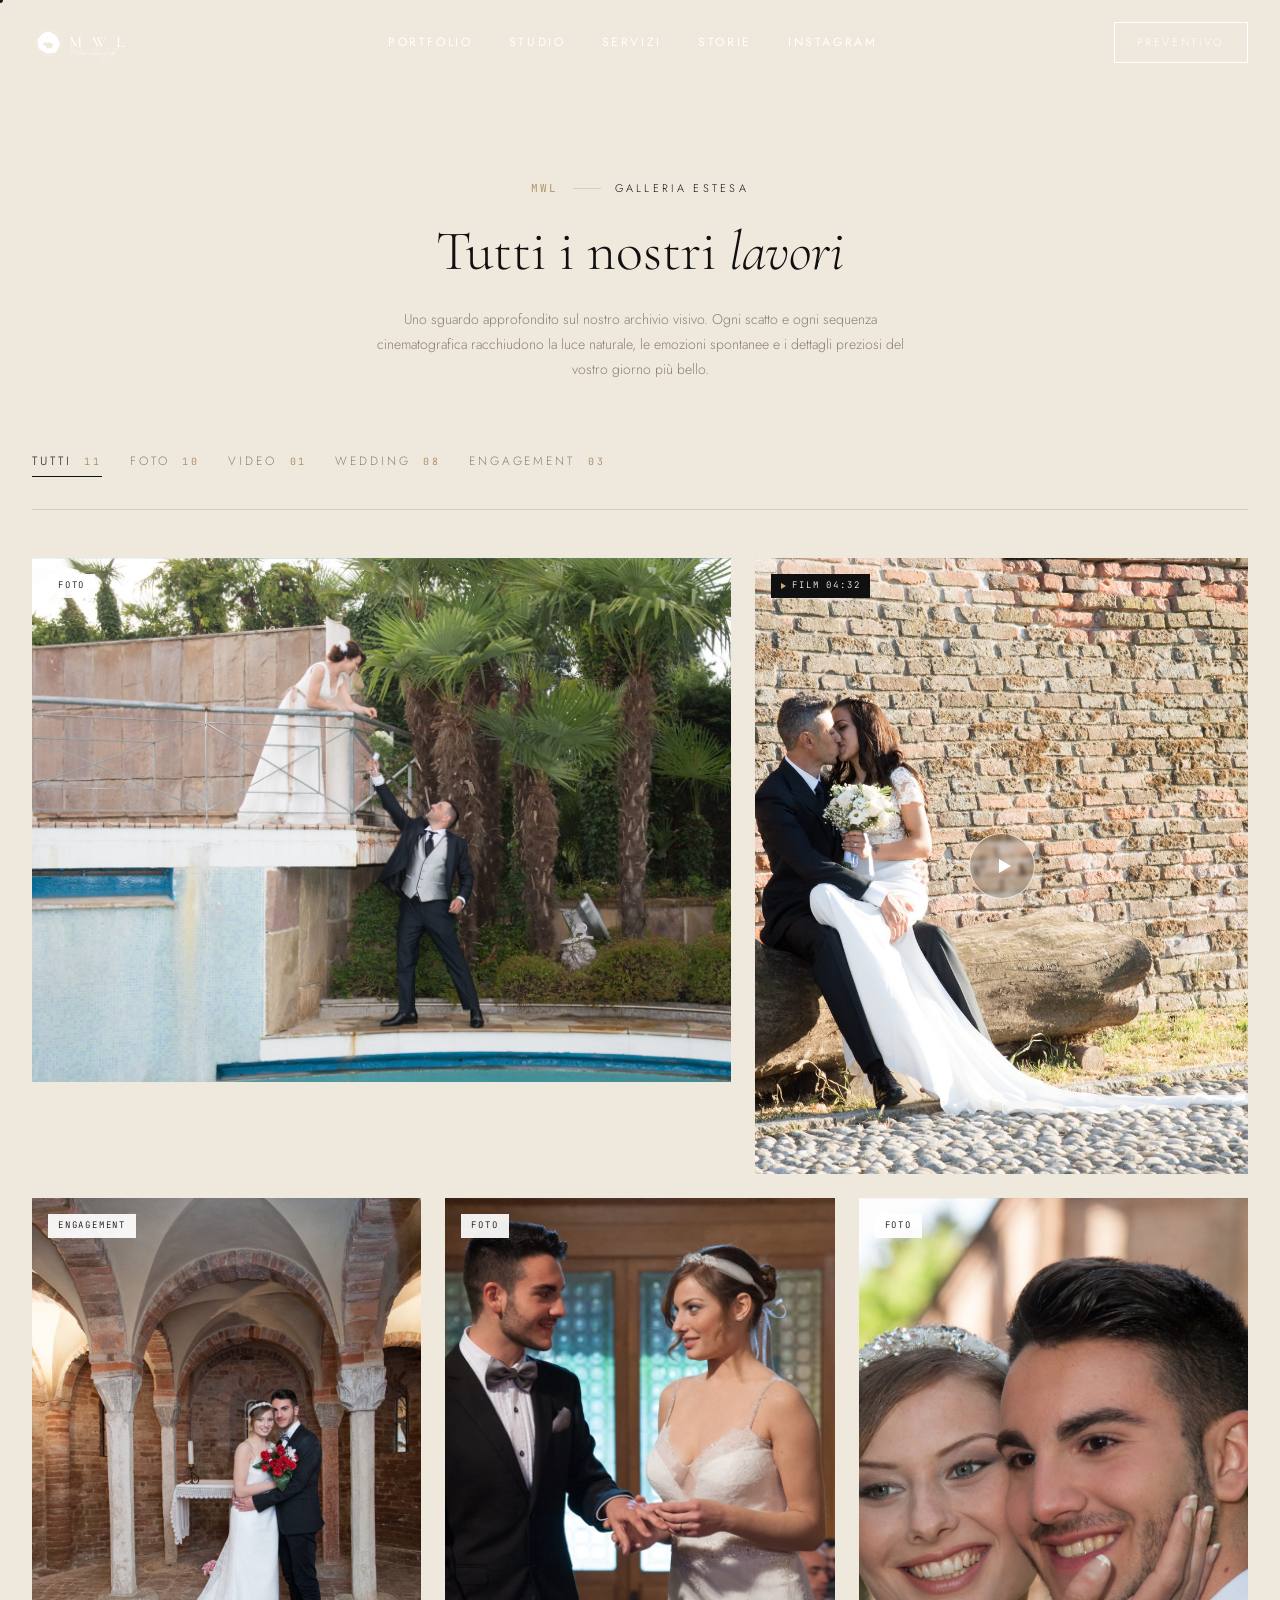
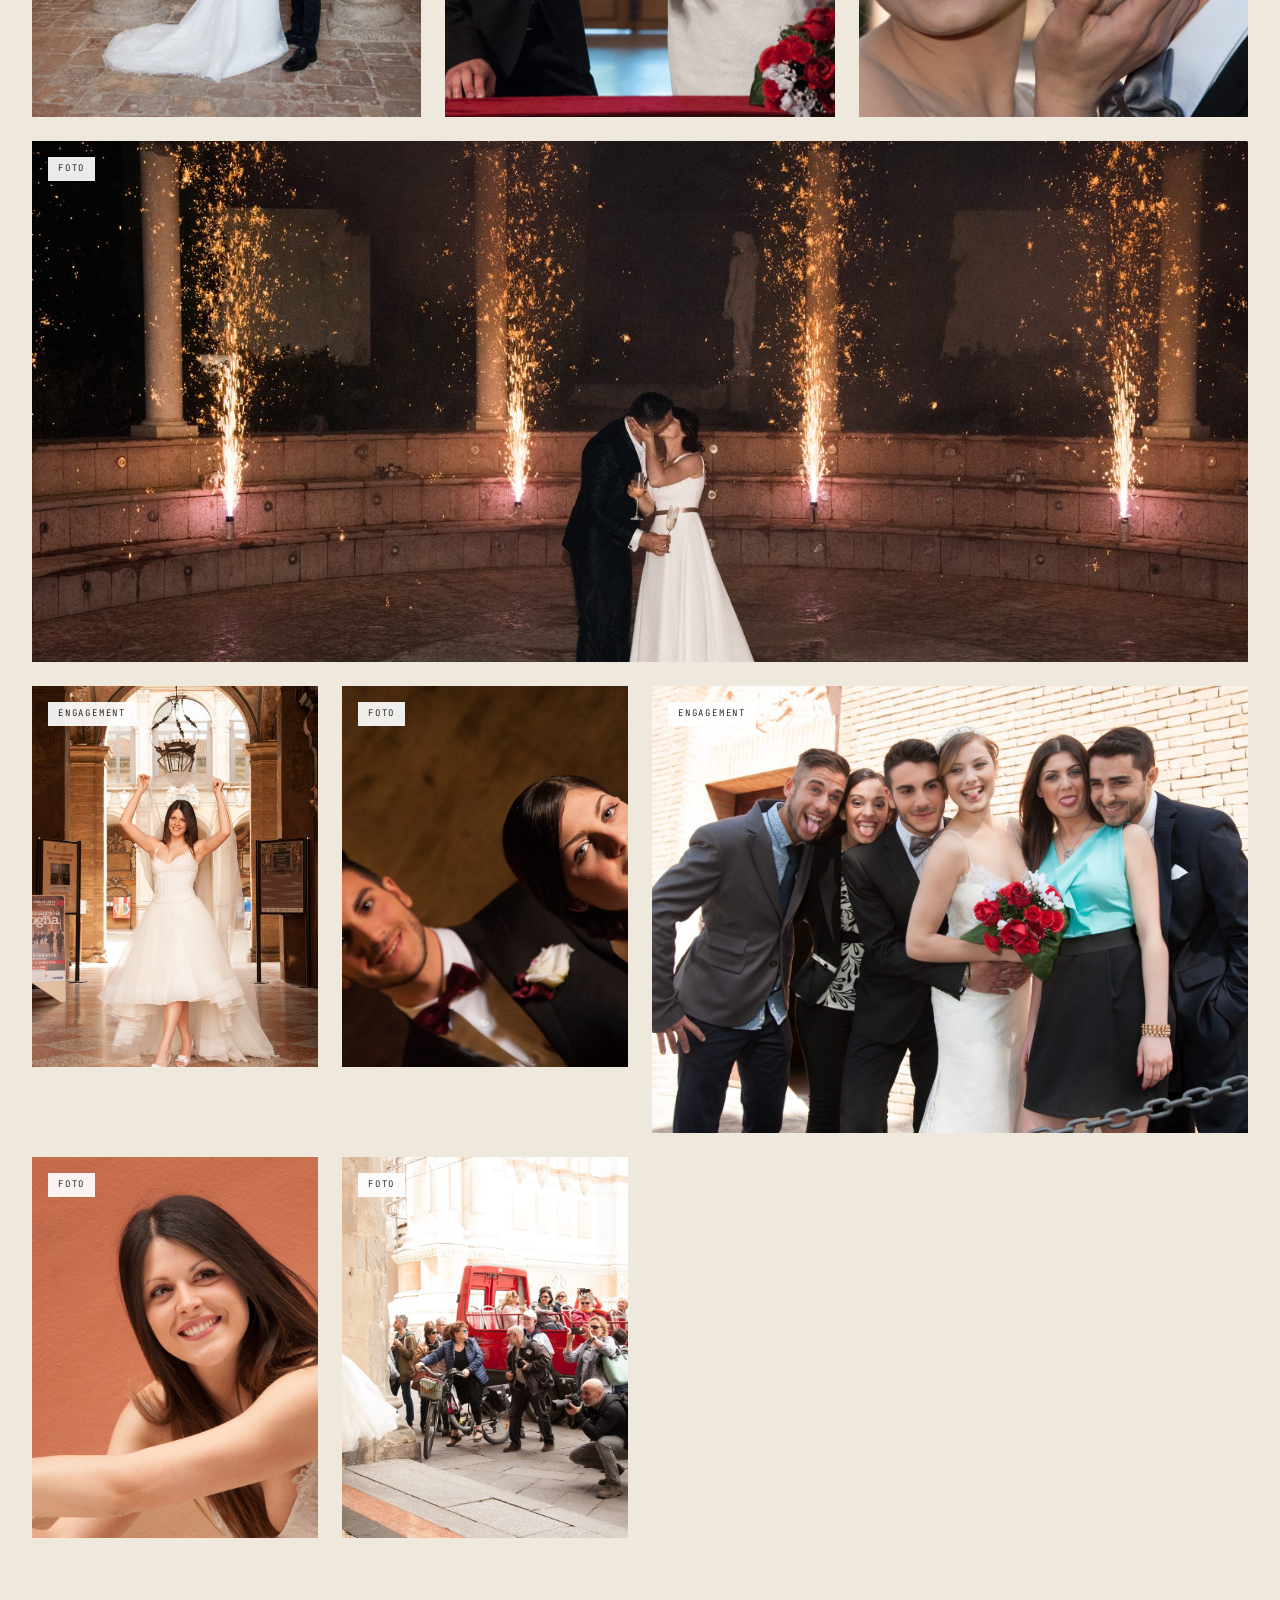
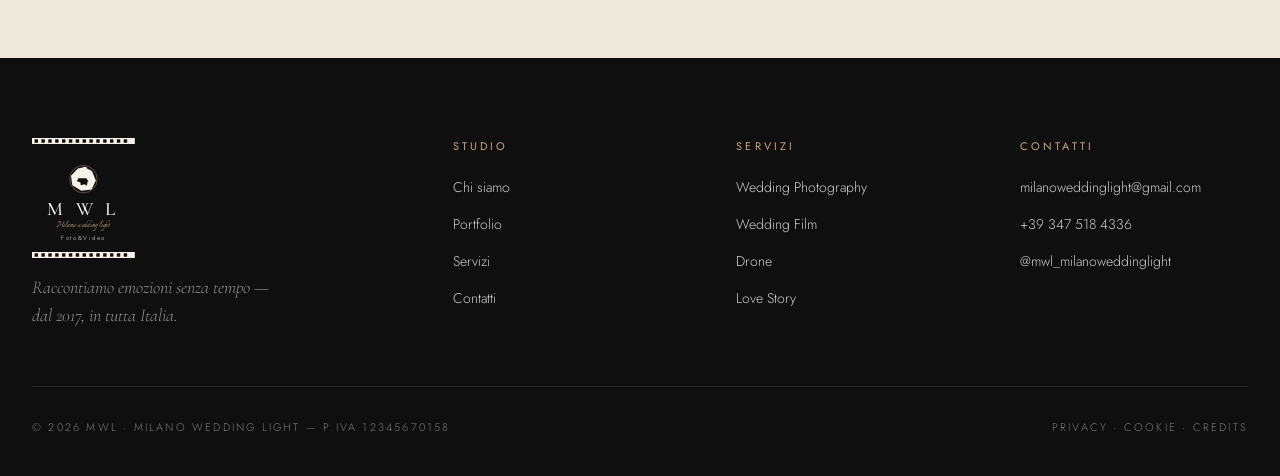
==== portfolio.html @ 7d37b041 "Create standalone portfolio page (portfolio.html), remove map and style social SVG icons, remove vie" ====
<!DOCTYPE html>
<html lang="it">
<head>
<meta charset="utf-8"/>
<meta name="viewport" content="width=device-width, initial-scale=1.0"/>
<title>Portfolio — MWL Milano Wedding Light</title>
<meta name="description" content="Sfoglia la galleria estesa dei lavori realizzati da MWL. Fotografie e film matrimoniali spontanei, raffinati e senza tempo."/>
<link rel="preconnect" href="https://fonts.googleapis.com"/>
<link rel="preconnect" href="https://fonts.gstatic.com" crossorigin/>
<link href="https://fonts.googleapis.com/css2?family=Cormorant+Garamond:ital,wght@0,300;0,400;0,500;1,300;1,400&family=Italianno&family=Jost:wght@300;400;500;600&family=JetBrains+Mono:wght@300;400&display=swap" rel="stylesheet"/>
<link rel="stylesheet" href="styles.css"/>
</head>
<body>

<!-- Custom cursor -->
<div class="cursor-ring" id="cursorRing"></div>
<div class="cursor-dot" id="cursorDot"></div>
<div class="cursor-label" id="cursorLabel">Vedi</div>

<!-- Nav -->
<nav class="nav solid" id="nav">
  <div class="container nav-inner">
    <a href="index.html#top" class="nav-logo" aria-label="MWL">
      <svg viewBox="0 0 200 60" fill="none" aria-hidden="true">
        <g transform="translate(28 30)">
          <circle r="22" fill="none" stroke="currentColor" stroke-width="0.8" opacity="0.5"></circle>
          <g fill="currentColor">
            <path d="M0 -19 L13 -12 L10 -3 L-1 -4 Z"></path>
            <path d="M13 -12 L19 2 L11 7 L4 -1 Z"></path>
            <path d="M19 2 L12 16 L4 12 L7 3 Z"></path>
            <path d="M12 16 L-3 18 L-6 10 L2 8 Z"></path>
            <path d="M-3 18 L-17 9 L-12 2 L-4 6 Z"></path>
            <path d="M-17 9 L-19 -6 L-11 -8 L-8 0 Z"></path>
            <path d="M-19 -6 L-9 -17 L-3 -12 L-8 -4 Z"></path>
            <path d="M-9 -17 L4 -19 L6 -11 L-1 -9 Z"></path>
          </g>
          <g fill="currentColor" transform="translate(0 -3)">
            <path d="M-12 2 L-12 -4 L-10 -4 L-10 -8 L-8 -8 L-8 -4 L-6 -4 L-6 -9 L-4 -12 L-2 -9 L-2 -5 L0 -5 L0 -11 L2 -14 L4 -11 L4 -5 L6 -5 L6 -3 L9 -3 L9 2 Z"></path>
          </g>
        </g>
        <text x="62" y="36" font-family="'Cormorant Garamond', serif" font-weight="500" font-size="26" letter-spacing="5" fill="currentColor">M W L</text>
        <text x="62" y="50" font-family="'Italianno', cursive" font-size="13" fill="currentColor" opacity="0.7">Milano wedding light</text>
      </svg>
    </a>
    <div class="nav-links">
      <a href="index.html#portfolio">Portfolio</a>
      <a href="index.html#about">Studio</a>
      <a href="index.html#services">Servizi</a>
      <a href="index.html#testimonials">Storie</a>
      <a href="index.html#instagram">Instagram</a>
    </div>
    <a class="nav-cta" href="index.html#contact"><span>Preventivo</span></a>
    <button class="nav-burger" aria-label="Menu"><span></span><span></span><span></span></button>
  </div>
</nav>

<!-- Page Header -->
<header class="page-header section-pad" style="background: var(--paper); color: var(--ink); text-align: center; padding-top: 180px; padding-bottom: 64px;">
  <div class="container">
    <div class="numbered" style="justify-content: center; margin-bottom: 24px;">
      <span class="num" style="color: var(--champagne-deep)">MWL</span>
      <span class="dash" style="background: var(--line);"></span>
      <span class="label">Galleria Estesa</span>
    </div>
    <h1 style="font-family: 'Cormorant Garamond', serif; font-size: 56px; font-weight: 300; line-height: 1.1; margin-bottom: 24px;">
      Tutti i nostri <em>lavori</em>
    </h1>
    <p style="font-family: 'Jost', sans-serif; font-size: 14px; color: var(--stone); max-width: 540px; margin: 0 auto; line-height: 1.8;">
      Uno sguardo approfondito sul nostro archivio visivo. Ogni scatto e ogni sequenza cinematografica racchiudono la luce naturale, le emozioni spontanee e i dettagli preziosi del vostro giorno più bello.
    </p>
  </div>
</header>

<!-- Portfolio Grid Section -->
<section class="portfolio" id="portfolio-archive" style="background: var(--paper); color: var(--ink); padding-bottom: 120px;">
  <div class="container">
    <div class="filter-bar reveal in">
      <div class="filters" id="filters">
        <button class="active" data-filter="all">Tutti <span class="count">11</span></button>
        <button data-filter="foto">Foto <span class="count">10</span></button>
        <button data-filter="video">Video <span class="count">01</span></button>
        <button data-filter="wedding">Wedding <span class="count">08</span></button>
        <button data-filter="engagement">Engagement <span class="count">03</span></button>
      </div>
    </div>

    <div class="grid reveal in" id="grid">
      <!-- 01 Sofia & Lorenzo -->
      <article class="card s-7" data-tags="foto wedding" data-couple="Sofia &amp; Lorenzo" data-loc="Villa d'Este · Lago di Como" data-year="2026">
        <div class="ph" style="background-image: url('uploads/UGA_0116.jpg');"></div>
        <span class="badge">Foto</span>
        <div class="veil"></div>
      </article>
      <!-- 02 Bianca & Tommaso -->
      <article class="card s-5 video" data-tags="video wedding" data-video="uploads/01 Sposi_audio.mov" data-couple="Bianca &amp; Tommaso" data-loc="Villa Erba · Cernobbio" data-year="2025">
        <div class="ph" style="background-image: url('uploads/D_1173.jpg');"></div>
        <span class="badge video">Film 04:32</span>
        <div class="veil"></div>
      </article>
      <!-- 03 Marta & Edoardo -->
      <article class="card s-4" data-tags="foto engagement" data-couple="Marta &amp; Edoardo" data-loc="Galleria · Milano" data-year="2026">
        <div class="ph" style="background-image: url('uploads/UGA_0194.jpg');"></div>
        <span class="badge">Engagement</span>
        <div class="veil"></div>
      </article>
      <!-- 04 Camilla & Niccolò -->
      <article class="card s-4" data-tags="foto wedding" data-couple="Camilla &amp; Niccolò" data-loc="Borgo Egnazia · Puglia" data-year="2025">
        <div class="ph" style="background-image: url('uploads/UGA_0178.jpg');"></div>
        <span class="badge">Foto</span>
        <div class="veil"></div>
      </article>
      <!-- 05 Elena & Riccardo -->
      <article class="card s-4" data-tags="foto wedding" data-couple="Elena &amp; Riccardo" data-loc="Castello di Vincigliata · Firenze" data-year="2025">
        <div class="ph" style="background-image: url('uploads/UGA_0056.jpg');"></div>
        <span class="badge">Foto</span>
        <div class="veil"></div>
      </article>
      <!-- 06 Greta & Filippo -->
      <article class="card s-12" data-tags="foto wedding" data-couple="Greta &amp; Filippo" data-loc="Costiera Amalfitana · Ravello" data-year="2024">
        <div class="ph" style="background-image: url('uploads/UGA_0259.jpg');"></div>
        <span class="badge">Foto</span>
        <div class="veil"></div>
      </article>
      <!-- 07 Alice & Matteo -->
      <article class="card s-3" data-tags="foto engagement" data-couple="Alice &amp; Matteo" data-loc="Brera · Milano" data-year="2026">
        <div class="ph" style="background-image: url('uploads/UGA_0621.jpg');"></div>
        <span class="badge">Engagement</span>
        <div class="veil"></div>
      </article>
      <!-- 08 Chiara & Davide -->
      <article class="card s-3" data-tags="foto wedding" data-couple="Chiara &amp; Davide" data-loc="Villa Balbianello · Lenno" data-year="2025">
        <div class="ph" style="background-image: url('uploads/UGA_0731.jpg');"></div>
        <span class="badge">Foto</span>
        <div class="veil"></div>
      </article>
      <!-- 09 Vittoria & Andrea -->
      <article class="card s-6" data-tags="foto engagement" data-couple="Vittoria &amp; Andrea" data-loc="Madonna di Campiglio" data-year="2025">
        <div class="ph" style="background-image: url('uploads/UGA_0073.jpg');"></div>
        <span class="badge">Engagement</span>
        <div class="veil"></div>
      </article>
      <!-- 10 Beatrice & Luca -->
      <article class="card s-3" data-tags="foto wedding" data-couple="Beatrice &amp; Luca" data-loc="Castello Odescalchi · Bracciano" data-year="2024">
        <div class="ph" style="background-image: url('uploads/UGA_0305.jpg');"></div>
        <span class="badge">Foto</span>
        <div class="veil"></div>
      </article>
      <!-- 11 Aurora & Stefano -->
      <article class="card s-3" data-tags="foto wedding" data-couple="Aurora &amp; Stefano" data-loc="Villa Necchi Campiglio · Milano" data-year="2026">
        <div class="ph" style="background-image: url('uploads/UGA_0688.jpg');"></div>
        <span class="badge">Foto</span>
        <div class="veil"></div>
      </article>
    </div>
  </div>
</section>

<!-- Footer -->
<footer>
  <div class="container">
    <div class="foot-grid">
      <div class="foot-logo">
        <svg viewBox="0 0 240 280" fill="none" style="color: var(--ivory)">
          <rect x="0" y="0" width="240" height="14" fill="currentColor"/>
          <g fill="var(--ink)">
            <rect x="6" y="3" width="8" height="8"/><rect x="22" y="3" width="8" height="8"/><rect x="38" y="3" width="8" height="8"/><rect x="54" y="3" width="8" height="8"/><rect x="70" y="3" width="8" height="8"/><rect x="86" y="3" width="8" height="8"/><rect x="102" y="3" width="8" height="8"/><rect x="118" y="3" width="8" height="8"/><rect x="134" y="3" width="8" height="8"/><rect x="150" y="3" width="8" height="8"/><rect x="166" y="3" width="8" height="8"/><rect x="182" y="3" width="8" height="8"/><rect x="198" y="3" width="8" height="8"/><rect x="214" y="3" width="8" height="8"/>
          </g>
          <rect x="0" y="266" width="240" height="14" fill="currentColor"/>
          <g fill="var(--ink)">
            <rect x="6" y="269" width="8" height="8"/><rect x="22" y="269" width="8" height="8"/><rect x="38" y="269" width="8" height="8"/><rect x="54" y="269" width="8" height="8"/><rect x="70" y="269" width="8" height="8"/><rect x="86" y="269" width="8" height="8"/><rect x="102" y="269" width="8" height="8"/><rect x="118" y="269" width="8" height="8"/><rect x="134" y="269" width="8" height="8"/><rect x="150" y="269" width="8" height="8"/><rect x="166" y="269" width="8" height="8"/><rect x="182" y="269" width="8" height="8"/><rect x="198" y="269" width="8" height="8"/><rect x="214" y="269" width="8" height="8"/>
          </g>
          <g transform="translate(120 96)">
            <circle r="32" fill="none" stroke="#C8A97E" stroke-width="1"/>
            <g fill="currentColor">
              <path d="M0 -29 L20 -19 L15 -5 L-2 -7 Z"/>
              <path d="M20 -19 L29 3 L17 10 L7 -1 Z"/>
              <path d="M29 3 L19 24 L7 19 L10 5 Z"/>
              <path d="M19 24 L-5 27 L-9 15 L3 12 Z"/>
              <path d="M-5 27 L-26 14 L-19 3 L-7 8 Z"/>
              <path d="M-26 14 L-29 -8 L-17 -12 L-12 0 Z"/>
              <path d="M-29 -8 L-13 -25 L-5 -19 L-12 -7 Z"/>
              <path d="M-13 -25 L7 -29 L8 -17 L-2 -14 Z"/>
            </g>
            <g fill="currentColor" transform="translate(0 -6)">
              <path d="M-18 4 L-18 -7 L-15 -7 L-15 -12 L-12 -12 L-12 -7 L-9 -7 L-9 -14 L-5 -19 L-1 -14 L-1 -9 L2 -9 L2 -17 L6 -22 L9 -17 L9 -9 L12 -9 L12 -5 L16 -5 L16 4 Z"/>
            </g>
          </g>
          <text x="120" y="180" text-anchor="middle" font-family="'Cormorant Garamond', serif" font-weight="500" font-size="44" letter-spacing="10" fill="currentColor">M W L</text>
          <text x="120" y="208" text-anchor="middle" font-family="'Italianno', cursive" font-size="22" fill="#C8A97E">Milano wedding light</text>
          <text x="120" y="238" text-anchor="middle" font-family="'Jost', sans-serif" font-size="14" letter-spacing="4" fill="currentColor">Foto&amp;Video</text>
        </svg>
        <p class="foot-tag">Raccontiamo emozioni senza tempo — dal 2017, in tutta Italia.</p>
      </div>
      <div class="foot-col">
        <h4>Studio</h4>
        <ul>
          <li><a href="index.html#about">Chi siamo</a></li>
          <li><a href="index.html#portfolio">Portfolio</a></li>
          <li><a href="index.html#services">Servizi</a></li>
          <li><a href="index.html#contact">Contatti</a></li>
        </ul>
      </div>
      <div class="foot-col">
        <h4>Servizi</h4>
        <ul>
          <li><a href="index.html#services">Wedding Photography</a></li>
          <li><a href="index.html#services">Wedding Film</a></li>
          <li><a href="index.html#services">Drone</a></li>
          <li><a href="index.html#services">Love Story</a></li>
        </ul>
      </div>
      <div class="foot-col">
        <h4>Contatti</h4>
        <ul>
          <li><a href="mailto:milanoweddinglight@gmail.com">milanoweddinglight@gmail.com</a></li>
          <li><a href="https://wa.me/393475184336">+39 347 518 4336</a></li>
          <li><a href="https://instagram.com/mwl_milanoweddinglight" target="_blank" rel="noopener">@mwl_milanoweddinglight</a></li>
        </ul>
      </div>
    </div>
    <div class="foot-bot">
      <span>© 2026 MWL · Milano Wedding Light — P.IVA 12345670158</span>
      <span>Privacy · Cookie · Credits</span>
    </div>
  </div>
</footer>

<!-- Lightbox -->
<div class="lightbox" id="lightbox" aria-hidden="true">
  <button class="close" id="lbClose">Chiudi</button>
  <button class="nav-arrow prev" id="lbPrev">← Prec</button>
  <button class="nav-arrow next" id="lbNext">Succ →</button>
  <div class="lb-content">
    <img class="lb-img" id="lbImg" alt=""/>
    <div class="lb-video-container" id="lbVideoContainer" style="display: none;"></div>
  </div>
  <div class="caption" id="lbCap"></div>
</div>

<!-- Grain overlay -->
<div class="grain" id="grain"></div>

<!-- Main interactions -->
<script src="main.js"></script>

</body>
</html>
---- styles.css ----
/* === MWL — Milano Wedding Light === */

:root {
  --ivory: #F7F2EA;
  --ivory-2: #FBF8F4;
  --paper: #EFE8DC;
  --ink: #0F0F10;
  --ink-2: #1C1A18;
  --ink-soft: #2A2620;
  --stone: #8A7E6D;
  --champagne: #C8A97E;
  --champagne-deep: #A8895E;
  --line: rgba(15,15,16,0.12);
  --line-light: rgba(255,255,255,0.22);
  --bg: var(--ivory);
  --fg: var(--ink);
}

* { box-sizing: border-box; margin: 0; padding: 0; }
html, body { background: var(--bg); color: var(--fg); }
body {
  font-family: 'Jost', 'Helvetica Neue', Arial, sans-serif;
  font-weight: 300;
  font-size: 16px;
  line-height: 1.55;
  -webkit-font-smoothing: antialiased;
  text-rendering: optimizeLegibility;
  overflow-x: hidden;
  cursor: none;
}
@media (max-width: 900px) { body { cursor: auto; } }

img, svg, video { display: block; max-width: 100%; }
a { color: inherit; text-decoration: none; }
button { font: inherit; color: inherit; background: none; border: 0; cursor: pointer; }

.serif { font-family: 'Cormorant Garamond', 'Garamond', serif; font-weight: 400; letter-spacing: -0.005em; }
.script { font-family: 'Italianno', cursive; font-weight: 400; }
.mono { font-family: 'JetBrains Mono', ui-monospace, monospace; font-size: 11px; letter-spacing: 0.18em; text-transform: uppercase; }
.eyebrow { font-family: 'Jost', sans-serif; font-weight: 400; font-size: 11px; letter-spacing: 0.32em; text-transform: uppercase; color: var(--stone); }

.container { width: min(1360px, calc(100% - 64px)); margin-inline: auto; }
@media (max-width: 700px) { .container { width: calc(100% - 32px); } }

/* ─── Custom cursor ─────────────────────────────────── */
.cursor-dot, .cursor-ring {
  position: fixed; top: 0; left: 0; pointer-events: none; z-index: 9999;
  transform: translate(-50%, -50%);
  mix-blend-mode: difference;
}
.cursor-dot { width: 6px; height: 6px; background: #fff; border-radius: 50%; transition: width .2s, height .2s, opacity .2s; }
.cursor-ring {
  width: 34px; height: 34px; border: 1px solid #fff; border-radius: 50%;
  transition: width .25s cubic-bezier(.2,.7,.2,1), height .25s cubic-bezier(.2,.7,.2,1), opacity .2s, border-color .2s;
}
.cursor-ring.hover { width: 64px; height: 64px; border-color: rgba(255,255,255,.6); }
.cursor-ring.view { width: 96px; height: 96px; }
.cursor-label {
  position: fixed; top: 0; left: 0; pointer-events: none; z-index: 9999;
  font-family: 'Jost', sans-serif; font-size: 10px; letter-spacing: 0.24em; text-transform: uppercase;
  color: #fff; mix-blend-mode: difference;
  transform: translate(-50%, -50%);
  opacity: 0; transition: opacity .2s;
}
.cursor-label.show { opacity: 1; }

/* ─── Nav ───────────────────────────────────────────── */
.nav {
  position: fixed; top: 0; left: 0; right: 0; z-index: 100;
  padding: 22px 0;
  transition: background-color .5s ease, padding .4s ease, color .4s ease, border-color .4s ease;
  color: #fff;
  border-bottom: 1px solid transparent;
}
.nav.solid {
  background: rgba(251,248,244,0.92);
  backdrop-filter: blur(14px) saturate(140%);
  -webkit-backdrop-filter: blur(14px) saturate(140%);
  color: var(--ink);
  padding: 14px 0;
  border-bottom-color: var(--line);
}
.nav-inner { display: flex; align-items: center; justify-content: space-between; gap: 24px; }
.nav-logo { display: flex; align-items: center; gap: 10px; height: 36px; }
.nav-logo svg { height: 100%; width: auto; color: currentColor; }
.nav-links { display: flex; align-items: center; gap: 36px; }
.nav-links a {
  font-size: 12px; letter-spacing: 0.22em; text-transform: uppercase; font-weight: 400;
  position: relative; padding: 6px 0;
  transition: opacity .3s;
}
.nav-links a:hover { opacity: 0.6; }
.nav-cta {
  border: 1px solid currentColor; padding: 11px 22px; font-size: 11px; letter-spacing: 0.24em;
  text-transform: uppercase; transition: background-color .3s, color .3s;
}
.nav-cta:hover { background: currentColor; }
.nav-cta:hover span { color: var(--ivory); }
.nav.solid .nav-cta:hover span { color: var(--ivory); }

.nav-burger { display: none; }
@media (max-width: 900px) {
  .nav-burger {
    display: flex;
    flex-direction: column;
    gap: 6px;
    padding: 8px;
    z-index: 101;
    position: relative;
  }
  .nav-burger span {
    display: block;
    width: 22px;
    height: 1px;
    background: currentColor;
    transition: transform 0.3s ease, opacity 0.3s ease, background-color 0.3s ease;
  }
  
  /* Burger open state transform */
  .nav.open .nav-burger span {
    background: var(--ivory);
  }
  .nav.open .nav-burger span:nth-child(1) {
    transform: translateY(7px) rotate(45deg);
  }
  .nav.open .nav-burger span:nth-child(2) {
    opacity: 0;
  }
  .nav.open .nav-burger span:nth-child(3) {
    transform: translateY(-7px) rotate(-45deg);
  }
  
  .nav-links {
    display: flex;
    flex-direction: column;
    position: fixed;
    top: 0; left: 0; width: 100vw; height: 100vh;
    background: rgba(15, 15, 16, 0.98);
    backdrop-filter: blur(20px);
    -webkit-backdrop-filter: blur(20px);
    z-index: 99;
    justify-content: center;
    align-items: center;
    gap: 32px;
    opacity: 0;
    pointer-events: none;
    transition: opacity 0.4s ease;
  }
  .nav.open .nav-links {
    opacity: 1;
    pointer-events: auto;
  }
  .nav-links a {
    font-family: 'Cormorant Garamond', serif;
    font-size: 28px;
    letter-spacing: 0.15em;
    color: var(--ivory);
    text-transform: uppercase;
    opacity: 0;
    transform: translateY(20px);
    transition: opacity 0.4s ease, transform 0.4s ease;
  }
  .nav.open .nav-links a {
    opacity: 1;
    transform: translateY(0);
  }
  
  /* Stagger delays */
  .nav.open .nav-links a:nth-child(1) { transition-delay: 0.1s; }
  .nav.open .nav-links a:nth-child(2) { transition-delay: 0.15s; }
  .nav.open .nav-links a:nth-child(3) { transition-delay: 0.2s; }
  .nav.open .nav-links a:nth-child(4) { transition-delay: 0.25s; }
  .nav.open .nav-links a:nth-child(5) { transition-delay: 0.3s; }
  
  .nav-cta { display: none; }
  
  body.nav-active {
    overflow: hidden;
  }
}

/* ─── Hero ──────────────────────────────────────────── */
.hero {
  position: relative; height: 100vh; min-height: 720px; overflow: hidden;
  display: flex; align-items: flex-end; color: #fff;
}
.hero-media {
  position: absolute; inset: 0; z-index: 0;
}
.hero-media::after {
  content: ""; position: absolute; inset: 0;
  background: linear-gradient(180deg, rgba(0,0,0,.4) 0%, rgba(0,0,0,.15) 35%, rgba(0,0,0,.55) 100%);
}
.hero-img {
  position: absolute; inset: 0; width: 100%; height: 100%; object-fit: cover;
  filter: saturate(0.85) contrast(1.04) brightness(0.92);
  animation: kenburns 24s ease-in-out infinite alternate;
}
@keyframes kenburns {
  from { transform: scale(1.05) translate(0, 0); }
  to   { transform: scale(1.12) translate(-1.5%, -1%); }
}
/* film bars */
.film-bars::before, .film-bars::after {
  content: ""; position: absolute; left: 0; right: 0; height: 56px; z-index: 4;
  background: #000;
  pointer-events: none;
  transition: height .6s ease;
}
.film-bars::before { top: 0; }
.film-bars::after { bottom: 0; }
.no-film-bars::before, .no-film-bars::after { height: 0; }

.hero-content {
  position: relative; z-index: 3;
  width: min(1360px, calc(100% - 64px));
  margin: 0 auto;
  padding-bottom: 88px;
}
@media (max-width: 700px) { .hero-content { padding-bottom: 64px; width: calc(100% - 32px); } }

.hero-eyebrow { display: flex; align-items: center; gap: 12px; margin-bottom: 28px; opacity: 0.85; }
.hero-eyebrow .dash { width: 36px; height: 1px; background: currentColor; opacity: 0.6; }
.hero-eyebrow .text { font-family: 'Jost', sans-serif; font-size: 11px; letter-spacing: 0.32em; text-transform: uppercase; }

.hero-title {
  font-family: 'Cormorant Garamond', serif; font-weight: 300;
  font-size: clamp(48px, 8vw, 120px);
  line-height: 0.98;
  letter-spacing: -0.012em;
  max-width: 14ch;
  margin-bottom: 28px;
}
.hero-title em {
  font-family: 'Italianno', cursive; font-style: normal; font-weight: 400;
  color: var(--champagne);
  font-size: 1.05em;
  letter-spacing: 0;
}
.hero-sub {
  max-width: 540px;
  font-size: 16px; line-height: 1.7; opacity: 0.85;
  margin-bottom: 40px;
  font-weight: 300;
}
.hero-ctas { display: flex; gap: 16px; flex-wrap: wrap; }
.btn {
  display: inline-flex; align-items: center; gap: 14px;
  padding: 16px 28px;
  font-size: 11px; letter-spacing: 0.26em; text-transform: uppercase; font-weight: 400;
  border: 1px solid currentColor;
  transition: background-color .4s, color .4s, padding .4s;
  position: relative; overflow: hidden;
}
.btn .arrow {
  display: inline-block; width: 24px; height: 1px; background: currentColor; position: relative;
  transition: width .3s;
}
.btn .arrow::after {
  content: ""; position: absolute; right: 0; top: 50%;
  width: 6px; height: 6px; border-top: 1px solid currentColor; border-right: 1px solid currentColor;
  transform: translateY(-50%) rotate(45deg);
}
.btn:hover .arrow { width: 36px; }
.btn-fill { background: var(--champagne); border-color: var(--champagne); color: var(--ink); }
.btn-fill:hover { background: var(--champagne-deep); border-color: var(--champagne-deep); }
.btn-ghost:hover { background: rgba(255,255,255,0.08); }

.hero-meta {
  position: absolute; left: 32px; bottom: 32px; z-index: 3;
  display: flex; flex-direction: column; gap: 8px; align-items: flex-start;
}
.hero-meta .mono { color: rgba(255,255,255,0.7); }
.hero-side {
  position: absolute; right: 32px; top: 50%; transform: translateY(-50%) rotate(-90deg); transform-origin: right center;
  z-index: 3;
  font-family: 'Jost', sans-serif; font-size: 10px; letter-spacing: 0.5em; text-transform: uppercase;
  color: rgba(255,255,255,0.6);
  white-space: nowrap;
}
@media (max-width: 900px) { .hero-side, .hero-meta { display: none; } }

.scroll-hint {
  position: absolute; left: 50%; bottom: 80px; transform: translateX(-50%); z-index: 3;
  display: flex; flex-direction: column; align-items: center; gap: 12px;
  color: rgba(255,255,255,0.75);
}
.scroll-hint .line {
  width: 1px; height: 56px; background: currentColor; position: relative; overflow: hidden;
}
.scroll-hint .line::after {
  content: ""; position: absolute; top: -100%; left: 0; width: 100%; height: 50%;
  background: var(--champagne);
  animation: scrollLine 2.4s ease-in-out infinite;
}
@keyframes scrollLine {
  0% { top: -100%; } 60%, 100% { top: 110%; }
}
.scroll-hint .mono { color: inherit; }
@media (max-width: 700px) { .scroll-hint { bottom: 88px; } }

/* ─── Marquee strip ─────────────────────────────────── */
.marquee {
  background: var(--ink); color: var(--ivory);
  padding: 22px 0; overflow: hidden;
  border-top: 1px solid rgba(255,255,255,0.08);
  border-bottom: 1px solid rgba(255,255,255,0.08);
}
.marquee-track {
  display: flex; gap: 64px; white-space: nowrap;
  animation: marquee 40s linear infinite;
  font-family: 'Cormorant Garamond', serif; font-style: italic; font-weight: 300;
  font-size: 28px; align-items: center;
}
.marquee-track span { display: inline-flex; align-items: center; gap: 64px; }
.marquee-track .dot { width: 6px; height: 6px; background: var(--champagne); border-radius: 50%; display: inline-block; }
@keyframes marquee { from { transform: translateX(0); } to { transform: translateX(-50%); } }

/* ─── Section base ──────────────────────────────────── */
section { position: relative; }
.section-pad { padding: 140px 0; }
@media (max-width: 900px) { .section-pad { padding: 88px 0; } }

.section-head {
  display: grid; grid-template-columns: 1fr 1fr; gap: 64px;
  align-items: end;
  margin-bottom: 80px;
}
@media (max-width: 900px) { .section-head { grid-template-columns: 1fr; gap: 24px; margin-bottom: 48px; } }
.section-head .lead {
  font-family: 'Cormorant Garamond', serif;
  font-weight: 300;
  font-size: clamp(36px, 5.4vw, 78px);
  line-height: 1.02;
  letter-spacing: -0.01em;
}
.section-head .lead em {
  font-family: 'Italianno', cursive; font-style: normal; color: var(--champagne); font-size: 1.1em;
}
.section-head .meta { display: flex; flex-direction: column; gap: 16px; max-width: 380px; }
.section-head .meta p { color: var(--stone); font-size: 14px; line-height: 1.7; }

/* number eyebrow */
.numbered { display: flex; align-items: center; gap: 14px; }
.numbered .num { font-family: 'JetBrains Mono', monospace; font-size: 11px; color: var(--champagne-deep); letter-spacing: 0.2em; }
.numbered .dash { width: 28px; height: 1px; background: var(--line); }
.numbered .label { font-family: 'Jost', sans-serif; font-size: 11px; letter-spacing: 0.3em; text-transform: uppercase; color: var(--ink); }

/* ─── Story (chi siamo intro) ───────────────────────── */
.story {
  background: var(--ivory-2);
}
.story-grid {
  display: grid; grid-template-columns: 1.1fr 1fr; gap: 96px; align-items: center;
}
@media (max-width: 1000px) { .story-grid { grid-template-columns: 1fr; gap: 56px; } }

.story-text p { font-size: 17px; line-height: 1.8; color: var(--ink-soft); margin-bottom: 18px; max-width: 52ch; }
.story-text .signature { margin-top: 36px; display: flex; align-items: center; gap: 24px; }
.story-text .signature .script { font-size: 42px; color: var(--champagne-deep); line-height: 1; }
.story-text .signature .who { font-size: 12px; letter-spacing: 0.22em; text-transform: uppercase; color: var(--stone); }

.story-img {
  position: relative; aspect-ratio: 4 / 5;
  overflow: hidden;
}
.story-img img {
  width: 100%; height: 100%; object-fit: cover;
  filter: saturate(0.9) contrast(1.05);
  transition: transform 1.2s ease;
}
.story-img:hover img { transform: scale(1.04); }
.story-img .frame {
  position: absolute; inset: 16px; border: 1px solid rgba(255,255,255,0.5); pointer-events: none;
}
.story-img .caption {
  position: absolute; left: 24px; bottom: 24px; color: #fff;
  font-family: 'JetBrains Mono', monospace; font-size: 10px; letter-spacing: 0.2em; text-transform: uppercase;
}

.stats-row {
  margin-top: 80px; padding-top: 48px;
  border-top: 1px solid var(--line);
  display: grid; grid-template-columns: repeat(4, 1fr); gap: 24px;
}
@media (max-width: 900px) { .stats-row { grid-template-columns: repeat(2, 1fr); gap: 32px; margin-top: 56px; } }
.stat .n { font-family: 'Cormorant Garamond', serif; font-size: 48px; font-weight: 300; line-height: 1; }
.stat .n em { font-family: 'Italianno', cursive; font-style: normal; color: var(--champagne); }
.stat .l { margin-top: 6px; font-size: 11px; letter-spacing: 0.24em; text-transform: uppercase; color: var(--stone); }

/* ─── Portfolio ─────────────────────────────────────── */
.portfolio { background: var(--ivory); }
.filter-bar {
  display: flex; align-items: center; gap: 32px; flex-wrap: wrap;
  padding-bottom: 32px; margin-bottom: 48px;
  border-bottom: 1px solid var(--line);
}
.filter-bar .filters { display: flex; gap: 28px; flex-wrap: wrap; }
.filter-bar .filters button {
  font-size: 12px; letter-spacing: 0.24em; text-transform: uppercase; color: var(--stone);
  padding: 6px 0;
  position: relative;
  transition: color .3s;
}
.filter-bar .filters button::after {
  content: ""; position: absolute; left: 0; bottom: 0; height: 1px; width: 0; background: var(--ink);
  transition: width .35s ease;
}
.filter-bar .filters button.active, .filter-bar .filters button:hover { color: var(--ink); }
.filter-bar .filters button.active::after { width: 100%; }
.filter-bar .filters button .count { color: var(--champagne-deep); margin-left: 6px; font-family: 'JetBrains Mono', monospace; font-size: 10px; }
.filter-bar .view-toggle { margin-left: auto; display: flex; gap: 0; border: 1px solid var(--line); }
.filter-bar .view-toggle button { padding: 8px 14px; font-size: 10px; letter-spacing: 0.2em; text-transform: uppercase; color: var(--stone); }
.filter-bar .view-toggle button.active { background: var(--ink); color: var(--ivory); }

.grid {
  display: grid; grid-template-columns: repeat(12, 1fr); gap: 24px;
}
.card {
  position: relative; overflow: hidden; background: var(--paper);
  cursor: pointer;
}
.card .ph {
  position: relative; width: 100%; height: 100%;
  background-position: center; background-size: cover;
  transition: transform 1.4s cubic-bezier(.2,.6,.2,1);
}
.card:hover .ph { transform: scale(1.05); }
.card .veil {
  position: absolute; inset: 0;
  background: linear-gradient(180deg, transparent 50%, rgba(0,0,0,0.6) 100%);
  opacity: 0; transition: opacity .5s ease;
}
.card:hover .veil { opacity: 1; }
.card .info {
  position: absolute; left: 24px; right: 24px; bottom: 24px; color: #fff;
  transform: translateY(12px); opacity: 0;
  transition: transform .5s ease, opacity .5s ease;
}
.card:hover .info { transform: translateY(0); opacity: 1; }
.card .info .couple { font-family: 'Cormorant Garamond', serif; font-style: italic; font-size: 22px; }
.card .info .meta { display: flex; gap: 12px; margin-top: 6px; font-size: 10px; letter-spacing: 0.22em; text-transform: uppercase; opacity: 0.85; }
.card .badge {
  position: absolute; top: 16px; left: 16px;
  font-family: 'JetBrains Mono', monospace; font-size: 9px; letter-spacing: 0.2em; text-transform: uppercase;
  background: rgba(255,255,255,0.92); color: var(--ink); padding: 5px 10px;
}
.card .badge.video { background: var(--ink); color: var(--ivory); display: inline-flex; align-items: center; gap: 6px; }
.card .badge.video::before { content: ""; width: 0; height: 0; border-left: 5px solid var(--champagne); border-top: 3px solid transparent; border-bottom: 3px solid transparent; }
.card.video::after {
  content: ""; position: absolute; top: 50%; left: 50%; transform: translate(-50%, -50%);
  width: 64px; height: 64px; border: 1px solid rgba(255,255,255,0.7); border-radius: 50%;
  background: rgba(0,0,0,0.18);
  backdrop-filter: blur(2px);
  transition: width .4s, height .4s, background-color .3s;
}
.card.video::before {
  content: ""; position: absolute; top: 50%; left: 50%;
  transform: translate(calc(-50% + 3px), -50%);
  width: 0; height: 0;
  border-left: 12px solid #fff; border-top: 7px solid transparent; border-bottom: 7px solid transparent;
  z-index: 2;
}
.card.video:hover::after { width: 80px; height: 80px; }

/* tile spans */
.s-6 { grid-column: span 6; aspect-ratio: 4/3; }
.s-4 { grid-column: span 4; aspect-ratio: 3/4; }
.s-8 { grid-column: span 8; aspect-ratio: 16/9; }
.s-12 { grid-column: span 12; aspect-ratio: 21/9; }
.s-5 { grid-column: span 5; aspect-ratio: 4/5; }
.s-7 { grid-column: span 7; aspect-ratio: 4/3; }
.s-3 { grid-column: span 3; aspect-ratio: 3/4; }
.s-9 { grid-column: span 9; aspect-ratio: 16/9; }
@media (max-width: 900px) {
  .grid { gap: 16px; }
  .s-6, .s-4, .s-8, .s-12, .s-5, .s-7, .s-3, .s-9 { grid-column: span 12; aspect-ratio: 4/3; }
}

.portfolio-cta { margin-top: 72px; display: flex; justify-content: center; }

/* ─── Marquee couples ───────────────────────────────── */
.couple-strip {
  border-top: 1px solid var(--line);
  border-bottom: 1px solid var(--line);
  padding: 28px 0;
  overflow: hidden;
}
.couple-track {
  display: flex; gap: 80px; white-space: nowrap;
  animation: marquee 50s linear infinite;
  align-items: center;
}
.couple-track span { display: inline-flex; align-items: center; gap: 80px;
  font-family: 'Cormorant Garamond', serif; font-style: italic; font-weight: 300; font-size: 22px; color: var(--stone); }
.couple-track .yr { font-family: 'JetBrains Mono', monospace; font-size: 11px; color: var(--champagne-deep); font-style: normal; letter-spacing: 0.2em; }

/* ─── Services ──────────────────────────────────────── */
.services { background: var(--ink); color: var(--ivory); }
.services .section-head .lead { color: var(--ivory); }
.services .section-head .meta p { color: rgba(255,255,255,0.65); }
.services .numbered .label { color: var(--ivory); }
.services .numbered .num { color: var(--champagne); }
.services .numbered .dash { background: rgba(255,255,255,0.2); }

.service-grid { display: grid; grid-template-columns: repeat(3, 1fr); gap: 0; border-top: 1px solid rgba(255,255,255,0.1); border-left: 1px solid rgba(255,255,255,0.1); }
@media (max-width: 900px) { .service-grid { grid-template-columns: 1fr; } }
.service {
  padding: 56px 40px 104px 40px;
  border-right: 1px solid rgba(255,255,255,0.1);
  border-bottom: 1px solid rgba(255,255,255,0.1);
  position: relative; overflow: hidden;
  transition: background-color .5s;
}
.service:hover { background: rgba(200,169,126,0.06); }
.service .icon {
  width: 56px; height: 56px; margin-bottom: 32px;
  color: var(--champagne);
  transition: transform .6s ease;
}
.service:hover .icon { transform: translateY(-4px) rotate(-4deg); }
.service h3 {
  font-family: 'Cormorant Garamond', serif; font-weight: 400; font-size: 32px; line-height: 1.1;
  margin-bottom: 16px;
}
.service h3 em { font-family: 'Italianno', cursive; font-style: normal; color: var(--champagne); font-size: 1.1em; }
.service p { color: rgba(255,255,255,0.65); font-size: 14px; line-height: 1.7; margin-bottom: 24px; max-width: 36ch; }
.service .feats { display: flex; flex-direction: column; gap: 8px; }
.service .feats li {
  list-style: none; font-size: 12px; color: rgba(255,255,255,0.8);
  display: flex; justify-content: space-between; align-items: center; gap: 16px;
  padding: 6px 0;
  border-top: 1px dashed rgba(255,255,255,0.08);
}
.service .feats li span { display: inline-flex; align-items: center; gap: 10px; }
.service .feats li span::before { content: "—"; color: var(--champagne); }
.service .feats li strong { font-family: 'JetBrains Mono', monospace; font-size: 11px; font-weight: 400; color: var(--champagne); }
.service .price { display: none; }
.service .index { position: absolute; top: 32px; right: 40px; font-family: 'Cormorant Garamond', serif; font-style: italic; font-weight: 300; font-size: 64px; color: rgba(255,255,255,0.07); line-height: 1; }
.service-cta {
  position: absolute;
  bottom: 32px;
  right: 40px;
  display: inline-flex;
  align-items: center;
  gap: 8px;
  font-family: 'Jost', sans-serif;
  font-size: 10px;
  letter-spacing: 0.18em;
  text-transform: uppercase;
  background: #d4a345; /* Warm ochre yellow */
  color: #0F0F10; /* Black text */
  padding: 12px 22px;
  font-weight: 500;
  transition: background-color 0.3s ease, color 0.3s ease;
  cursor: pointer;
  z-index: 2;
}
.service-cta:hover {
  background: #ffffff;
  color: #0F0F10;
}
.service-cta .arrow {
  transition: transform 0.3s ease;
  display: inline-block;
}
.service-cta:hover .arrow {
  transform: translateX(4px);
}

/* ─── Testimonials ──────────────────────────────────── */
.testimonials { background: var(--ivory-2); overflow: hidden; }
.testi-track {
  display: flex; gap: 24px;
  scroll-snap-type: x mandatory;
  overflow-x: auto;
  padding-bottom: 24px;
  scrollbar-width: none;
}
.testi-track::-webkit-scrollbar { display: none; }
.testi {
  flex: 0 0 min(520px, 88vw);
  scroll-snap-align: start;
  padding: 40px;
  background: rgba(255,255,255,0.6);
  backdrop-filter: blur(20px);
  border: 1px solid var(--line);
  display: flex; flex-direction: column; gap: 24px;
}
.testi .stars { display: flex; gap: 4px; color: var(--champagne); }
.testi blockquote {
  font-family: 'Cormorant Garamond', serif; font-weight: 300; font-style: italic;
  font-size: 22px; line-height: 1.5; color: var(--ink-soft);
}
.testi blockquote::before { content: "“"; font-size: 56px; color: var(--champagne); line-height: 0.3; vertical-align: -0.2em; margin-right: 4px; }
.testi .who { display: flex; align-items: center; gap: 16px; margin-top: auto; padding-top: 16px; border-top: 1px solid var(--line); }
.testi .who .av {
  width: 48px; height: 48px; border-radius: 50%;
  background-position: center; background-size: cover;
  flex-shrink: 0;
  border: 1px solid var(--champagne);
}
.testi .who .nm { font-family: 'Cormorant Garamond', serif; font-style: italic; font-size: 18px; color: var(--ink); }
.testi .who .vn { font-size: 11px; letter-spacing: 0.22em; text-transform: uppercase; color: var(--stone); margin-top: 4px; }

.testi-controls { display: flex; align-items: center; justify-content: space-between; margin-top: 32px; }
.testi-controls .dots { display: flex; gap: 8px; }
.testi-controls .dots span { width: 24px; height: 1px; background: var(--line); transition: background-color .3s; }
.testi-controls .dots span.active { background: var(--ink); }
.testi-controls .arrows { display: flex; gap: 4px; }
.testi-controls .arrows button {
  width: 48px; height: 48px; border: 1px solid var(--line); display: flex; align-items: center; justify-content: center;
  transition: background-color .3s, color .3s, border-color .3s;
}
.testi-controls .arrows button:hover { background: var(--ink); color: var(--ivory); border-color: var(--ink); }
.testi-controls .arrows svg { width: 16px; height: 16px; }

/* ─── Instagram ─────────────────────────────────────── */
.ig { background: var(--ivory); }
.ig-grid { display: grid; grid-template-columns: repeat(6, 1fr); gap: 4px; }
@media (max-width: 900px) { .ig-grid { grid-template-columns: repeat(3, 1fr); } }
.ig-tile {
  position: relative; aspect-ratio: 1; overflow: hidden; background: var(--paper);
  cursor: pointer;
}
.ig-tile .ph { width: 100%; height: 100%; background-size: cover; background-position: center; transition: transform 1s; filter: saturate(0.9); }
.ig-tile:hover .ph { transform: scale(1.08); filter: saturate(1); }
.ig-tile .ov {
  position: absolute; inset: 0; background: rgba(15,15,16,0.55);
  display: flex; align-items: center; justify-content: center;
  opacity: 0; transition: opacity .4s;
  color: #fff; font-family: 'JetBrains Mono', monospace; font-size: 11px; letter-spacing: 0.18em;
  gap: 16px;
}
.ig-tile:hover .ov { opacity: 1; }
.ig-tile .ov svg { width: 18px; height: 18px; }

.ig-handle {
  margin-top: 56px;
  display: flex; align-items: center; justify-content: center; gap: 12px;
  font-family: 'Cormorant Garamond', serif; font-style: italic; font-size: 24px;
}
.ig-handle a { color: var(--champagne-deep); text-decoration: underline; text-underline-offset: 6px; }

/* ─── Contact ───────────────────────────────────────── */
.contact { background: var(--ivory-2); }
.contact-grid { display: grid; grid-template-columns: 1.2fr 1fr; gap: 80px; }
@media (max-width: 1000px) { .contact-grid { grid-template-columns: 1fr; gap: 48px; } }

.form { display: flex; flex-direction: column; gap: 28px; }
.field { position: relative; display: flex; flex-direction: column; gap: 8px; }
.field label { font-size: 11px; letter-spacing: 0.24em; text-transform: uppercase; color: var(--stone); }
.field input, .field textarea, .field select {
  background: transparent;
  border: 0;
  border-bottom: 1px solid var(--line);
  padding: 10px 0;
  font: inherit; color: var(--ink);
  font-size: 16px;
  transition: border-color .3s;
  outline: none;
  font-family: 'Cormorant Garamond', serif; font-style: italic; font-weight: 400; font-size: 22px;
}
.field input::placeholder, .field textarea::placeholder { color: var(--stone); opacity: 0.55; }
.field input:focus, .field textarea:focus, .field select:focus { border-color: var(--champagne-deep); }
.field textarea { resize: vertical; min-height: 90px; }
.field-row { display: grid; grid-template-columns: 1fr 1fr; gap: 28px; }
@media (max-width: 600px) { .field-row { grid-template-columns: 1fr; } }
.form-actions { display: flex; align-items: center; gap: 32px; margin-top: 8px; flex-wrap: wrap; }
.form-actions .btn { background: var(--ink); color: var(--ivory); border-color: var(--ink); }
.form-actions .btn:hover { background: var(--champagne-deep); border-color: var(--champagne-deep); }
.form-actions .or { font-size: 11px; letter-spacing: 0.24em; text-transform: uppercase; color: var(--stone); }
.form-actions .wa {
  display: inline-flex; align-items: center; gap: 12px;
  font-size: 11px; letter-spacing: 0.24em; text-transform: uppercase; color: var(--ink);
}
.form-actions .wa .icon-wa { width: 36px; height: 36px; border: 1px solid var(--line); border-radius: 50%; display: inline-flex; align-items: center; justify-content: center; transition: background-color .3s, color .3s; }
.form-actions .wa:hover .icon-wa { background: #25D366; color: #fff; border-color: #25D366; }

.contact-info { display: flex; flex-direction: column; gap: 28px; }
.info-row { display: flex; flex-direction: column; gap: 6px; padding-bottom: 20px; border-bottom: 1px solid var(--line); }
.info-row .label { font-size: 11px; letter-spacing: 0.24em; text-transform: uppercase; color: var(--stone); }
.info-row .val { font-family: 'Cormorant Garamond', serif; font-style: italic; font-size: 22px; color: var(--ink); line-height: 1.5; }
.info-row .val a:hover { color: var(--champagne-deep); }

/* Social Icons styling */
.social-icons-row {
  display: flex;
  gap: 16px;
  margin-top: 8px;
}
.social-icon-link {
  color: var(--ink);
  transition: all 0.3s ease;
  display: inline-flex;
  align-items: center;
  justify-content: center;
  width: 38px;
  height: 38px;
  border: 1px solid var(--line);
  border-radius: 50%;
  background: var(--paper);
}
.social-icon-link:hover {
  color: var(--champagne-deep);
  border-color: var(--champagne-deep);
  transform: translateY(-2px);
  box-shadow: 0 4px 10px rgba(0,0,0,0.05);
}

/* ─── Footer ────────────────────────────────────────── */
footer {
  background: var(--ink); color: var(--ivory);
  padding: 80px 0 40px;
}
.foot-grid { display: grid; grid-template-columns: 1.6fr 1fr 1fr 1fr; gap: 56px; }
@media (max-width: 900px) { .foot-grid { grid-template-columns: 1fr 1fr; gap: 40px; } .foot-grid > div:first-child { grid-column: span 2; } }
.foot-logo svg { height: 120px; width: auto; color: var(--ivory); }
.foot-tag { margin-top: 16px; color: rgba(255,255,255,0.55); font-family: 'Cormorant Garamond', serif; font-style: italic; font-size: 18px; max-width: 32ch; }
.foot-col h4 { font-size: 11px; letter-spacing: 0.28em; text-transform: uppercase; color: var(--champagne); margin-bottom: 20px; font-weight: 400; }
.foot-col ul { list-style: none; display: flex; flex-direction: column; gap: 12px; }
.foot-col a { font-size: 14px; color: rgba(255,255,255,0.8); transition: color .3s; }
.foot-col a:hover { color: var(--champagne); }
.foot-bot {
  display: flex; justify-content: space-between; align-items: center; gap: 24px;
  padding-top: 32px; margin-top: 56px; border-top: 1px solid rgba(255,255,255,0.1);
  font-size: 11px; letter-spacing: 0.2em; text-transform: uppercase; color: rgba(255,255,255,0.45);
  flex-wrap: wrap;
}

/* ─── Reveal on scroll ──────────────────────────────── */
.reveal { opacity: 0; transform: translateY(28px); transition: opacity 1.1s cubic-bezier(.2,.7,.2,1), transform 1.1s cubic-bezier(.2,.7,.2,1); }
.reveal.in { opacity: 1; transform: none; }
.reveal-stagger > * { opacity: 0; transform: translateY(20px); transition: opacity .9s ease, transform .9s ease; }
.reveal-stagger.in > * { opacity: 1; transform: none; }
.reveal-stagger.in > *:nth-child(1) { transition-delay: 0s; }
.reveal-stagger.in > *:nth-child(2) { transition-delay: .08s; }
.reveal-stagger.in > *:nth-child(3) { transition-delay: .16s; }
.reveal-stagger.in > *:nth-child(4) { transition-delay: .24s; }
.reveal-stagger.in > *:nth-child(5) { transition-delay: .32s; }
.reveal-stagger.in > *:nth-child(6) { transition-delay: .4s; }

/* ─── Lightbox ──────────────────────────────────────── */
.lightbox {
  position: fixed; inset: 0; z-index: 200;
  background: rgba(15,15,16,0.96); backdrop-filter: blur(6px);
  display: none; align-items: center; justify-content: center;
  padding: 64px;
}
.lightbox.open { display: flex; }
.lightbox .lb-content {
  position: relative;
  width: min(1200px, 100%);
  max-height: 80vh;
  display: flex;
  align-items: center;
  justify-content: center;
}
.lightbox .lb-img {
  max-width: 100%;
  max-height: 80vh;
  object-fit: contain;
  background: var(--paper);
  aspect-ratio: 3/2;
}
.lightbox .lb-video-container {
  width: 100%;
  aspect-ratio: 16/9;
  max-height: 80vh;
  background: #000;
  display: flex;
  align-items: center;
  justify-content: center;
}
.lightbox .lb-video-container video,
.lightbox .lb-video-container iframe {
  width: 100%;
  height: 100%;
  border: 0;
}
.lightbox .close { position: absolute; top: 24px; right: 24px; color: #fff; font-size: 11px; letter-spacing: 0.24em; text-transform: uppercase; display: flex; align-items: center; gap: 12px; }
.lightbox .close::after { content: ""; width: 24px; height: 24px; border: 1px solid currentColor; border-radius: 50%; display: inline-block; position: relative; }
.lightbox .nav-arrow { position: absolute; top: 50%; transform: translateY(-50%); color: #fff; font-size: 11px; letter-spacing: 0.24em; text-transform: uppercase; display: flex; align-items: center; gap: 12px; }
.lightbox .nav-arrow.prev { left: 32px; }
.lightbox .nav-arrow.next { right: 32px; }
.lightbox .caption { position: absolute; bottom: 32px; left: 50%; transform: translateX(-50%); color: rgba(255,255,255,0.8); font-family: 'Cormorant Garamond', serif; font-style: italic; font-size: 18px; }

/* ─── Selection ─────────────────────────────────────── */
::selection { background: var(--champagne); color: var(--ink); }

/* film grain overlay (subtle) */
.grain {
  pointer-events: none; position: fixed; inset: 0; z-index: 150;
  mix-blend-mode: overlay; opacity: 0.06;
  background-image: url("data:image/svg+xml;utf8,<svg xmlns='http://www.w3.org/2000/svg' width='200' height='200'><filter id='n'><feTurbulence type='fractalNoise' baseFrequency='0.9' numOctaves='2' stitchTiles='stitch'/></filter><rect width='100%25' height='100%25' filter='url(%23n)'/></svg>");
}

/* ─── Partners Section ──────────────────────────────── */
.partners-section {
  margin-top: 96px;
  border-top: 1px solid rgba(255,255,255,0.1);
  padding-top: 72px;
}
.partners-section .section-head h3 em {
  font-family: 'Italianno', cursive;
  font-style: normal;
  color: var(--champagne);
  font-size: 1.1em;
}
.partners-grid {
  display: grid;
  grid-template-columns: 1fr 1fr;
  gap: 32px;
}
.partner-card {
  background: rgba(255,255,255,0.015);
  border: 1px solid rgba(255,255,255,0.06);
  padding: 48px;
  position: relative;
  transition: background-color 0.4s, border-color 0.4s;
}
.partner-card:hover {
  background: #000000;
  border-color: var(--champagne);
}
.partner-card .tag {
  color: var(--champagne);
  font-family: 'JetBrains Mono', monospace;
  font-size: 9px;
  letter-spacing: 0.22em;
  text-transform: uppercase;
  margin-bottom: 20px;
}
.partner-card h4 {
  font-family: 'Cormorant Garamond', serif;
  font-size: 30px;
  font-weight: 400;
  margin-bottom: 16px;
}
.partner-card h4 em {
  font-family: 'Italianno', cursive;
  font-style: normal;
  color: var(--champagne);
  font-size: 1.1em;
}
.partner-card p {
  color: rgba(255,255,255,0.85);
  font-size: 13px;
  line-height: 1.7;
  margin-bottom: 32px;
}
.partner-card .partner-cta {
  display: inline-flex;
  align-items: center;
  gap: 8px;
  font-family: 'Jost', sans-serif;
  font-size: 10px;
  letter-spacing: 0.18em;
  text-transform: uppercase;
  background: var(--champagne);
  color: #0F0F10;
  padding: 12px 22px;
  font-weight: 500;
  text-decoration: none;
  transition: background-color 0.3s ease, color 0.3s ease;
  margin-top: 8px;
}
.partner-card .partner-cta:hover {
  background: #ffffff;
  color: #0F0F10;
}
.partner-card .partner-cta .arrow {
  transition: transform 0.3s ease;
  display: inline-block;
}
.partner-card .partner-cta:hover .arrow {
  transform: translateX(4px);
}

/* Stylish Checkboxes */
.stylish-checkbox {
  display: inline-flex;
  align-items: center;
  gap: 12px;
  cursor: pointer;
  font-family: 'Jost', sans-serif;
  font-size: 13px;
  color: rgba(255,255,255,0.75);
  user-select: none;
  position: relative;
}
.stylish-checkbox input[type="checkbox"] {
  position: absolute;
  opacity: 0;
  cursor: pointer;
  height: 0;
  width: 0;
}
.stylish-checkbox .checkbox-box {
  width: 18px;
  height: 18px;
  border: 1px solid rgba(255,255,255,0.25);
  background: rgba(255,255,255,0.02);
  display: inline-block;
  position: relative;
  transition: all 0.3s cubic-bezier(0.25, 0.46, 0.45, 0.94);
}
.stylish-checkbox:hover .checkbox-box {
  border-color: var(--champagne);
  background: rgba(200,169,126,0.05);
}
.stylish-checkbox input:checked ~ .checkbox-box {
  background: var(--champagne);
  border-color: var(--champagne);
}
.stylish-checkbox .checkbox-box::after {
  content: "";
  position: absolute;
  display: none;
  left: 5px;
  top: 2px;
  width: 5px;
  height: 9px;
  border: solid #0F0F10;
  border-width: 0 2px 2px 0;
  transform: rotate(45deg);
}
.stylish-checkbox input:checked ~ .checkbox-box::after {
  display: block;
}
.stylish-checkbox .checkbox-label {
  transition: color 0.3s ease;
}
.stylish-checkbox:hover .checkbox-label {
  color: #ffffff;
}
.stylish-checkbox input:checked ~ .checkbox-label {
  color: var(--champagne);
}
.stylish-checkbox input[type="checkbox"]:focus-visible ~ .checkbox-box {
  outline: 2px solid var(--champagne);
  outline-offset: 2px;
}

@media (max-width: 768px) {
  .partners-grid {
    grid-template-columns: 1fr;
    gap: 24px;
  }
  .partner-card {
    padding: 32px;
  }
}
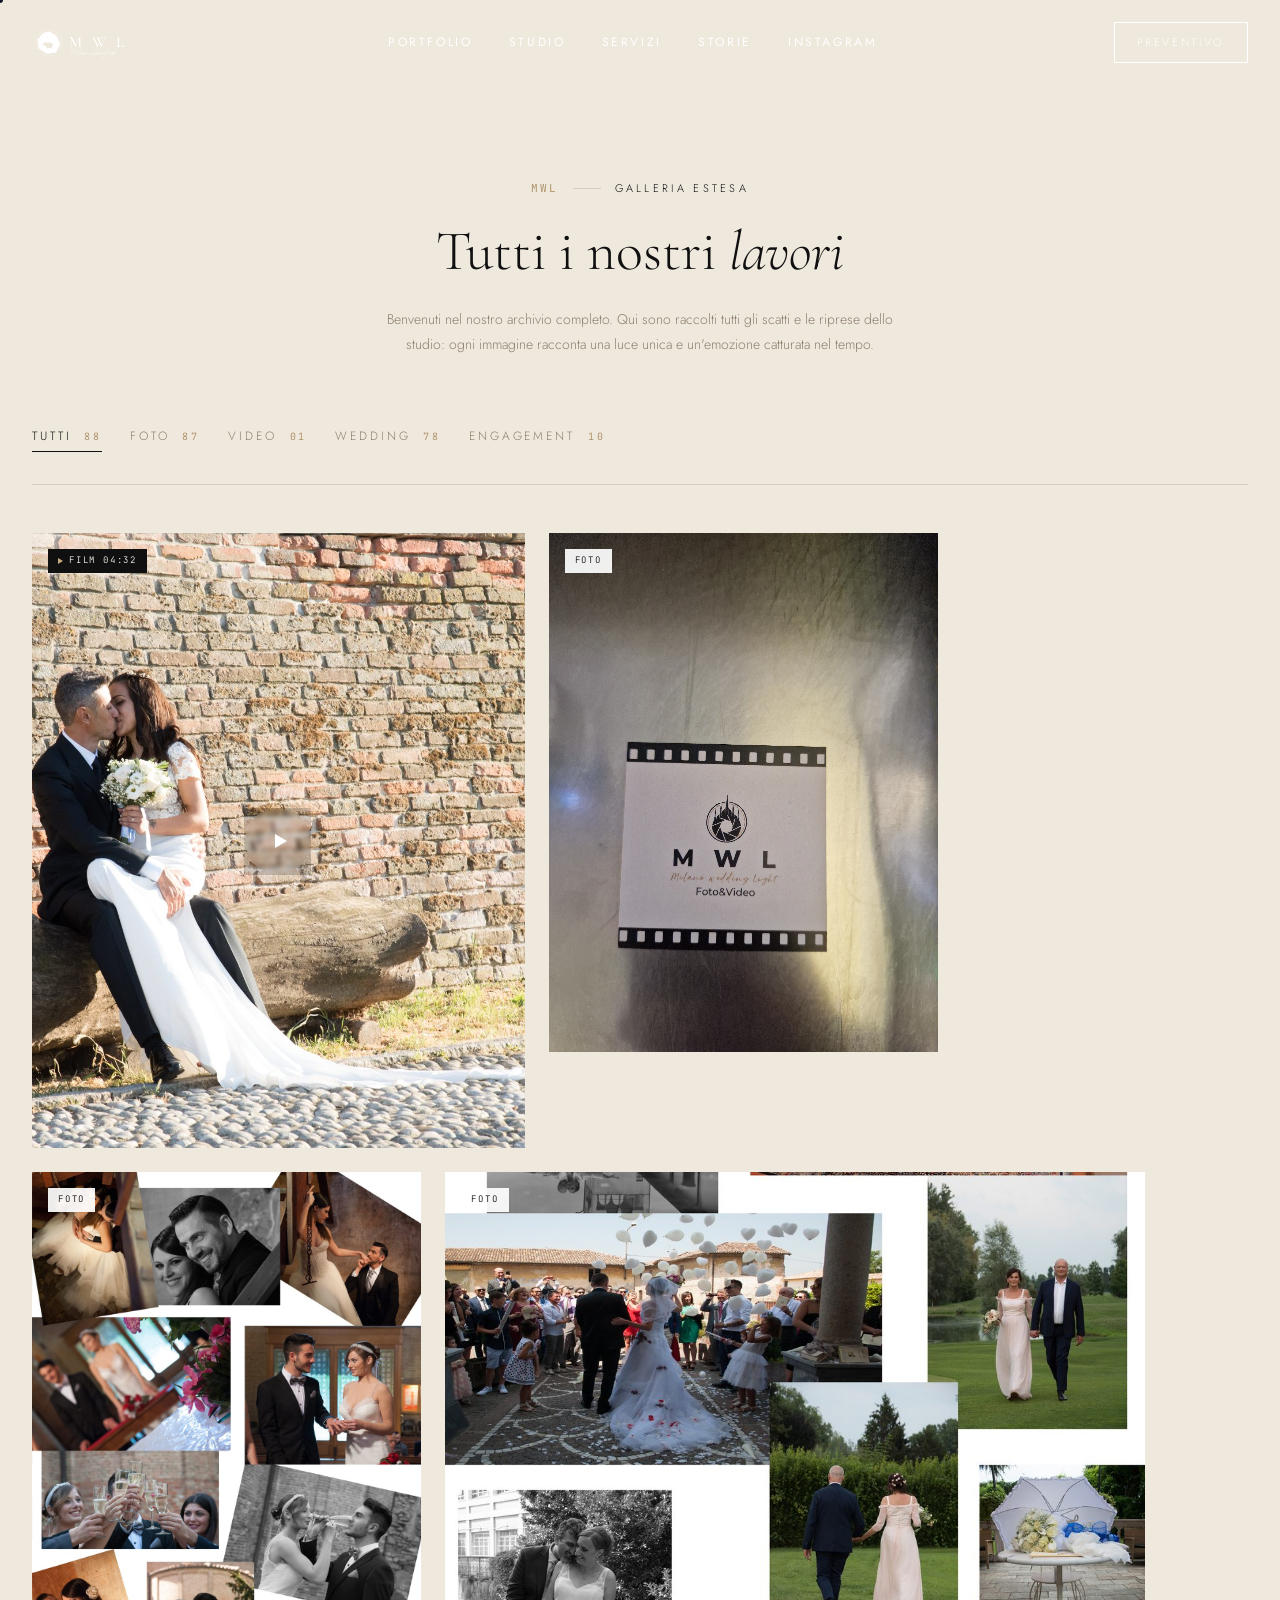
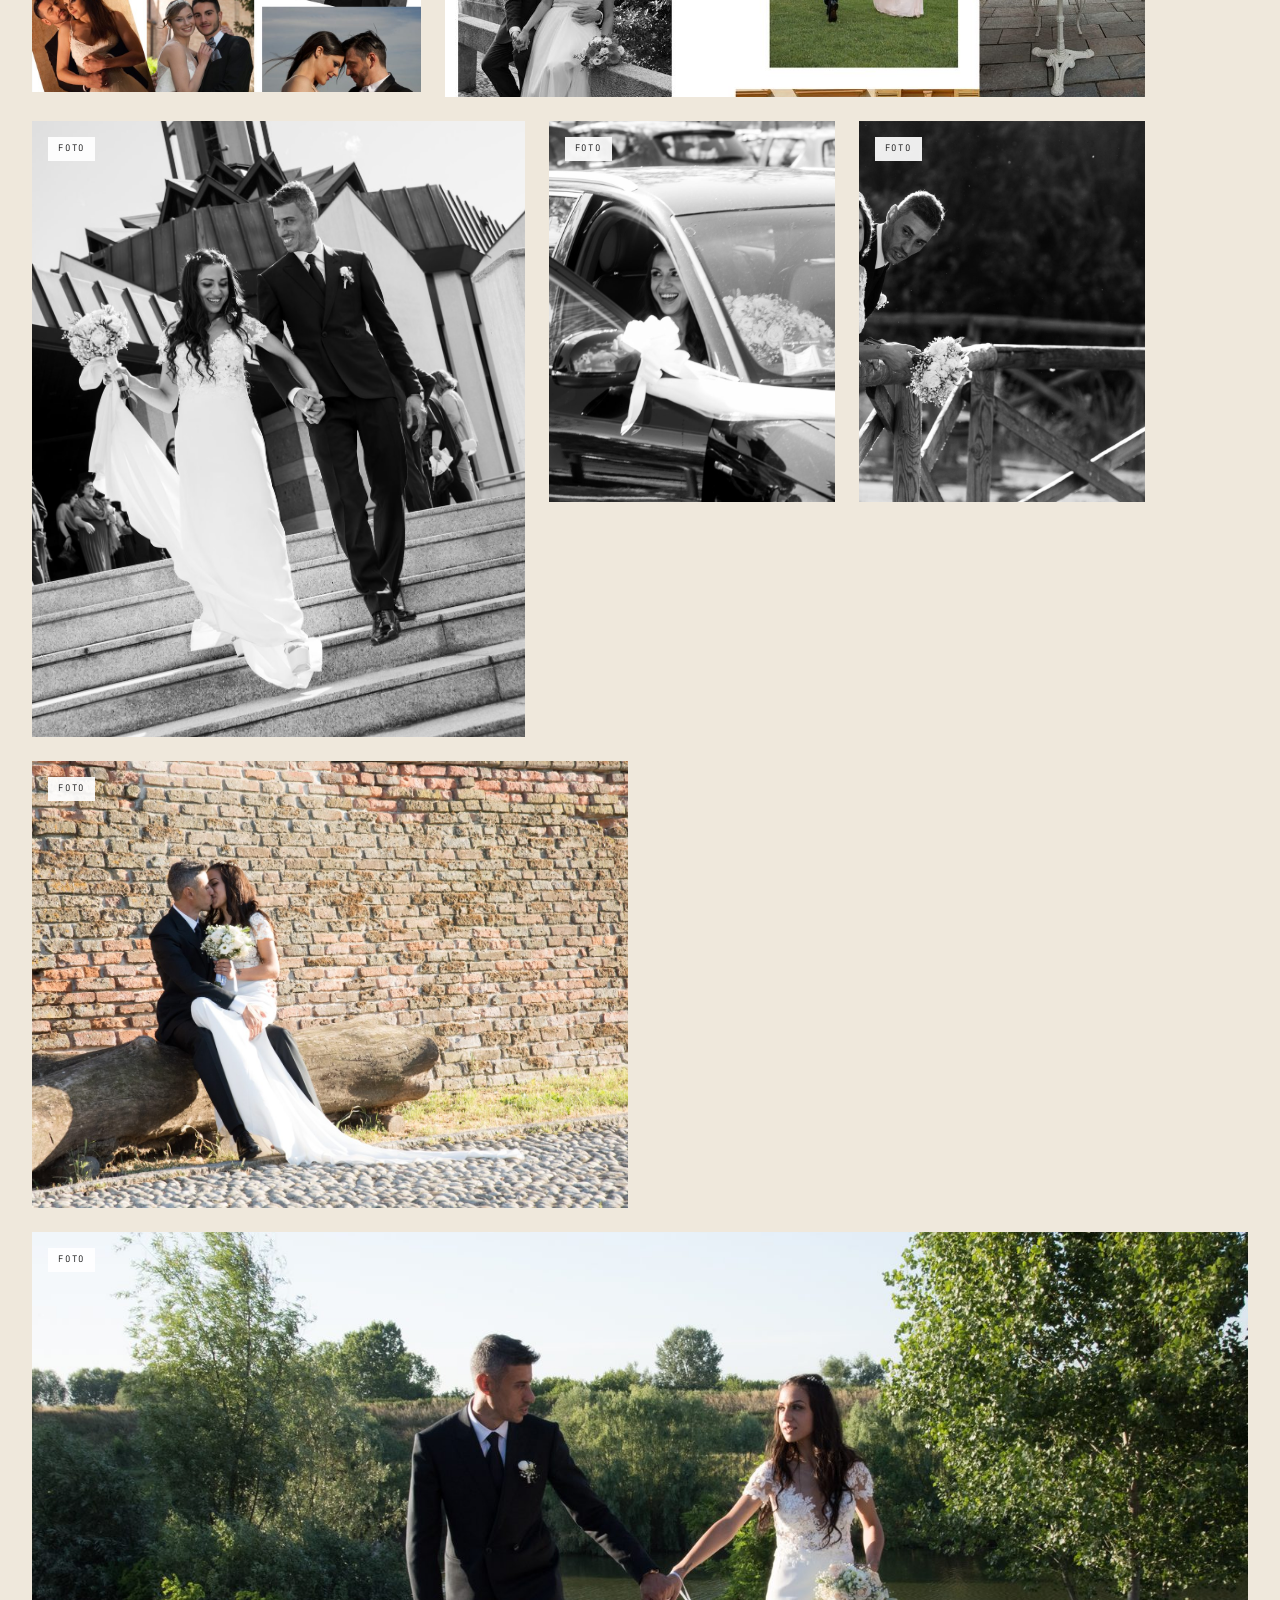
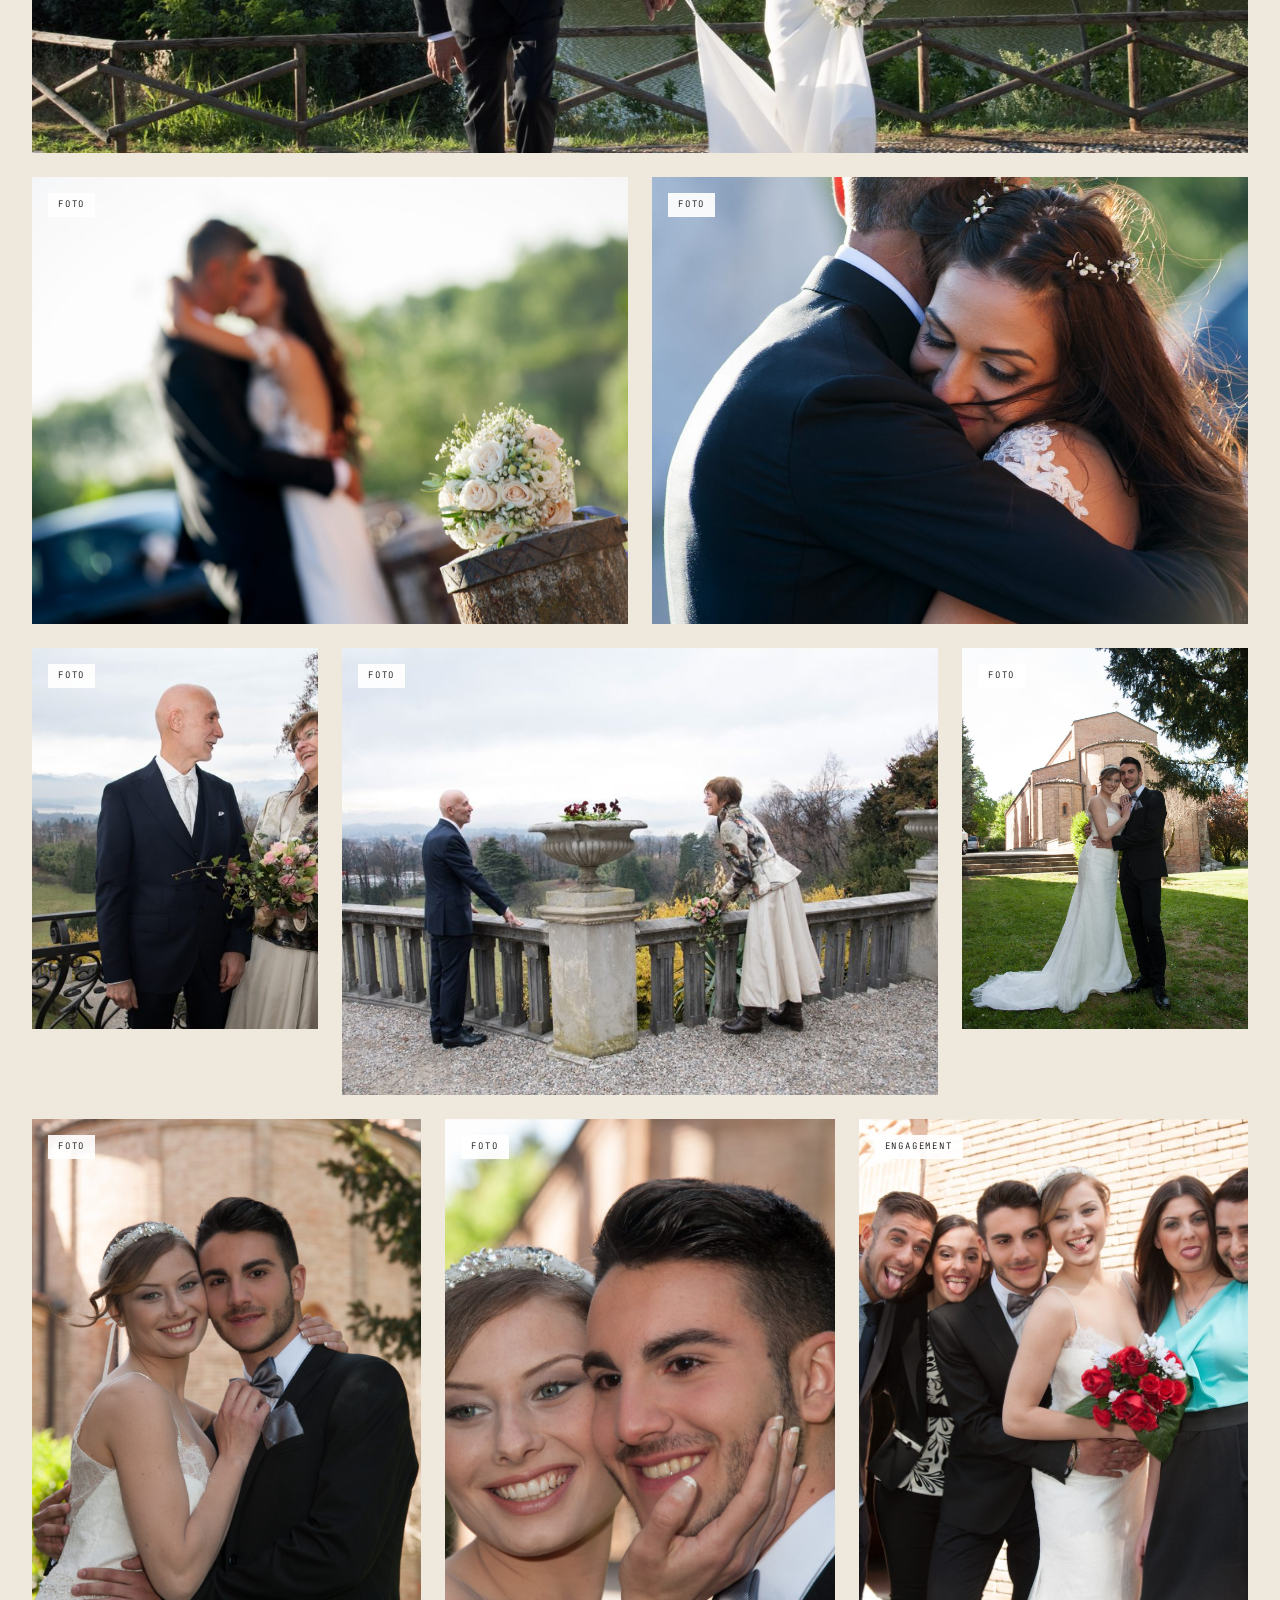
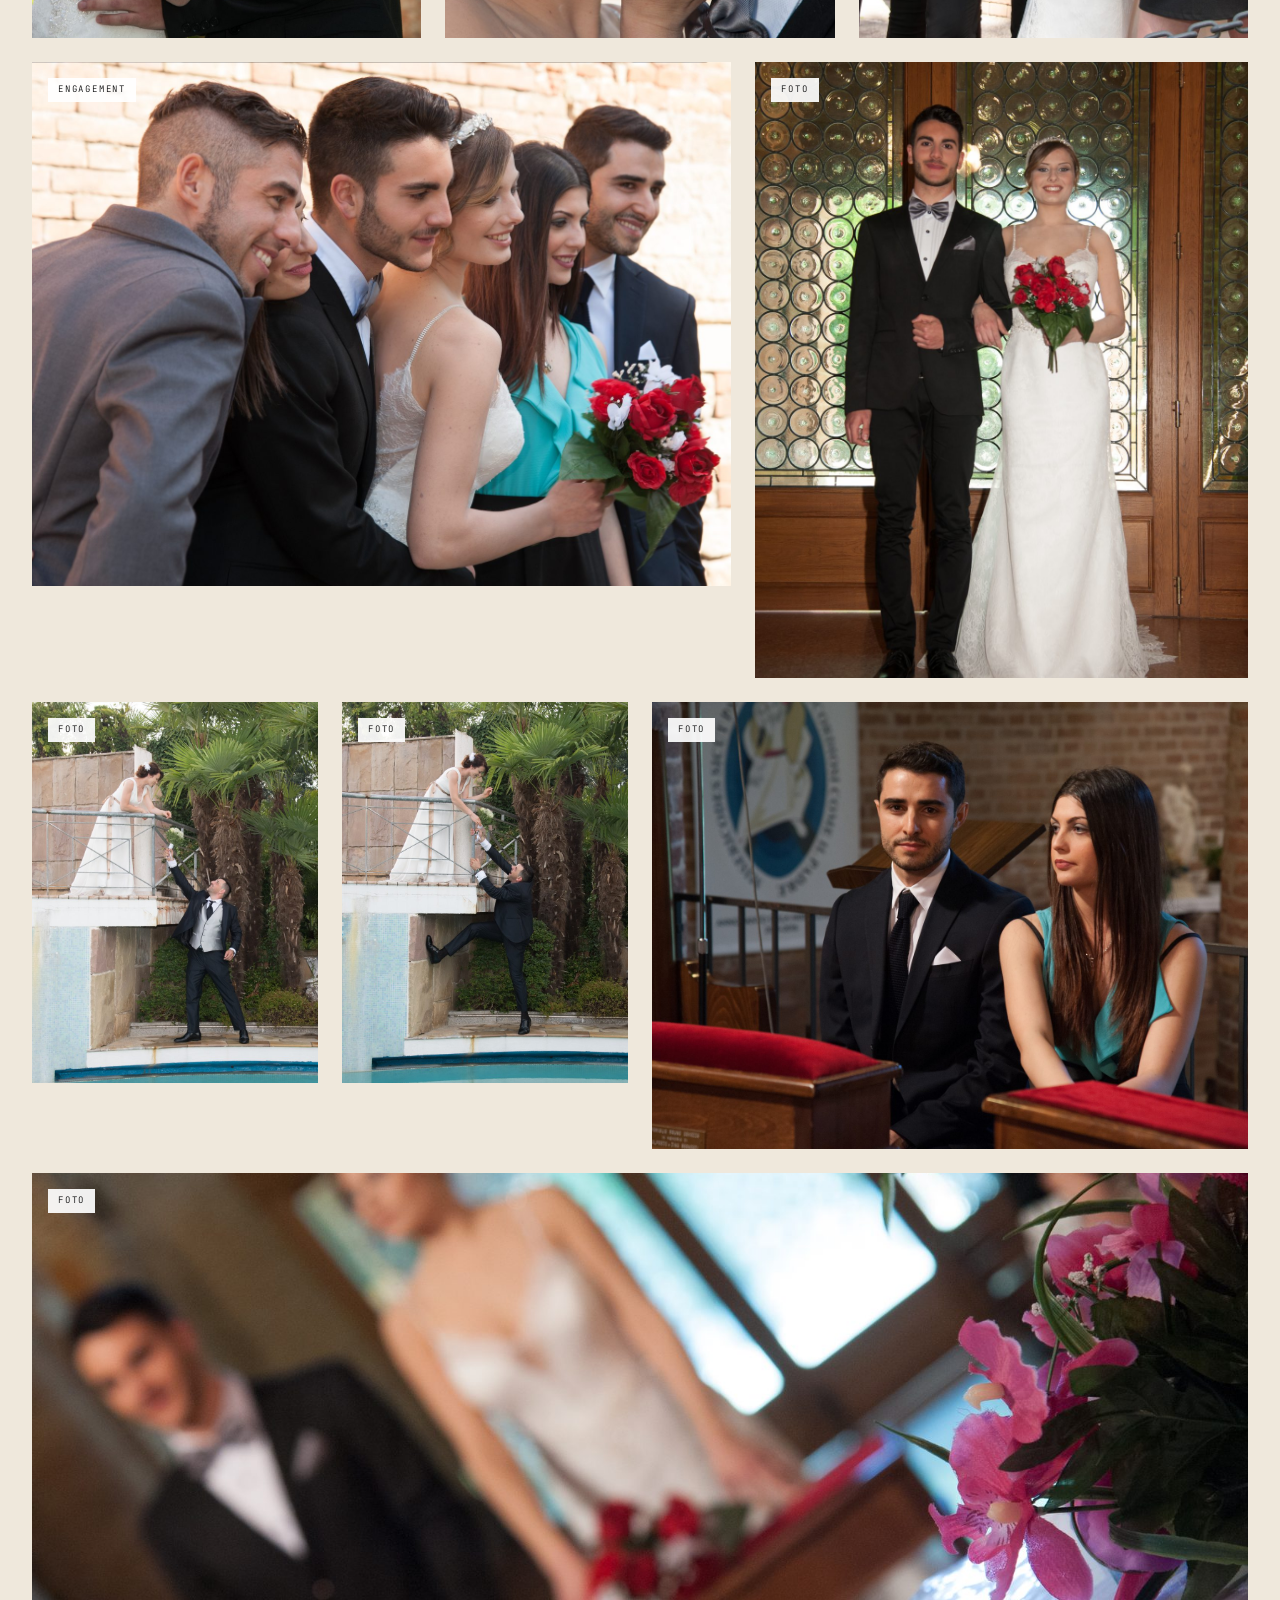
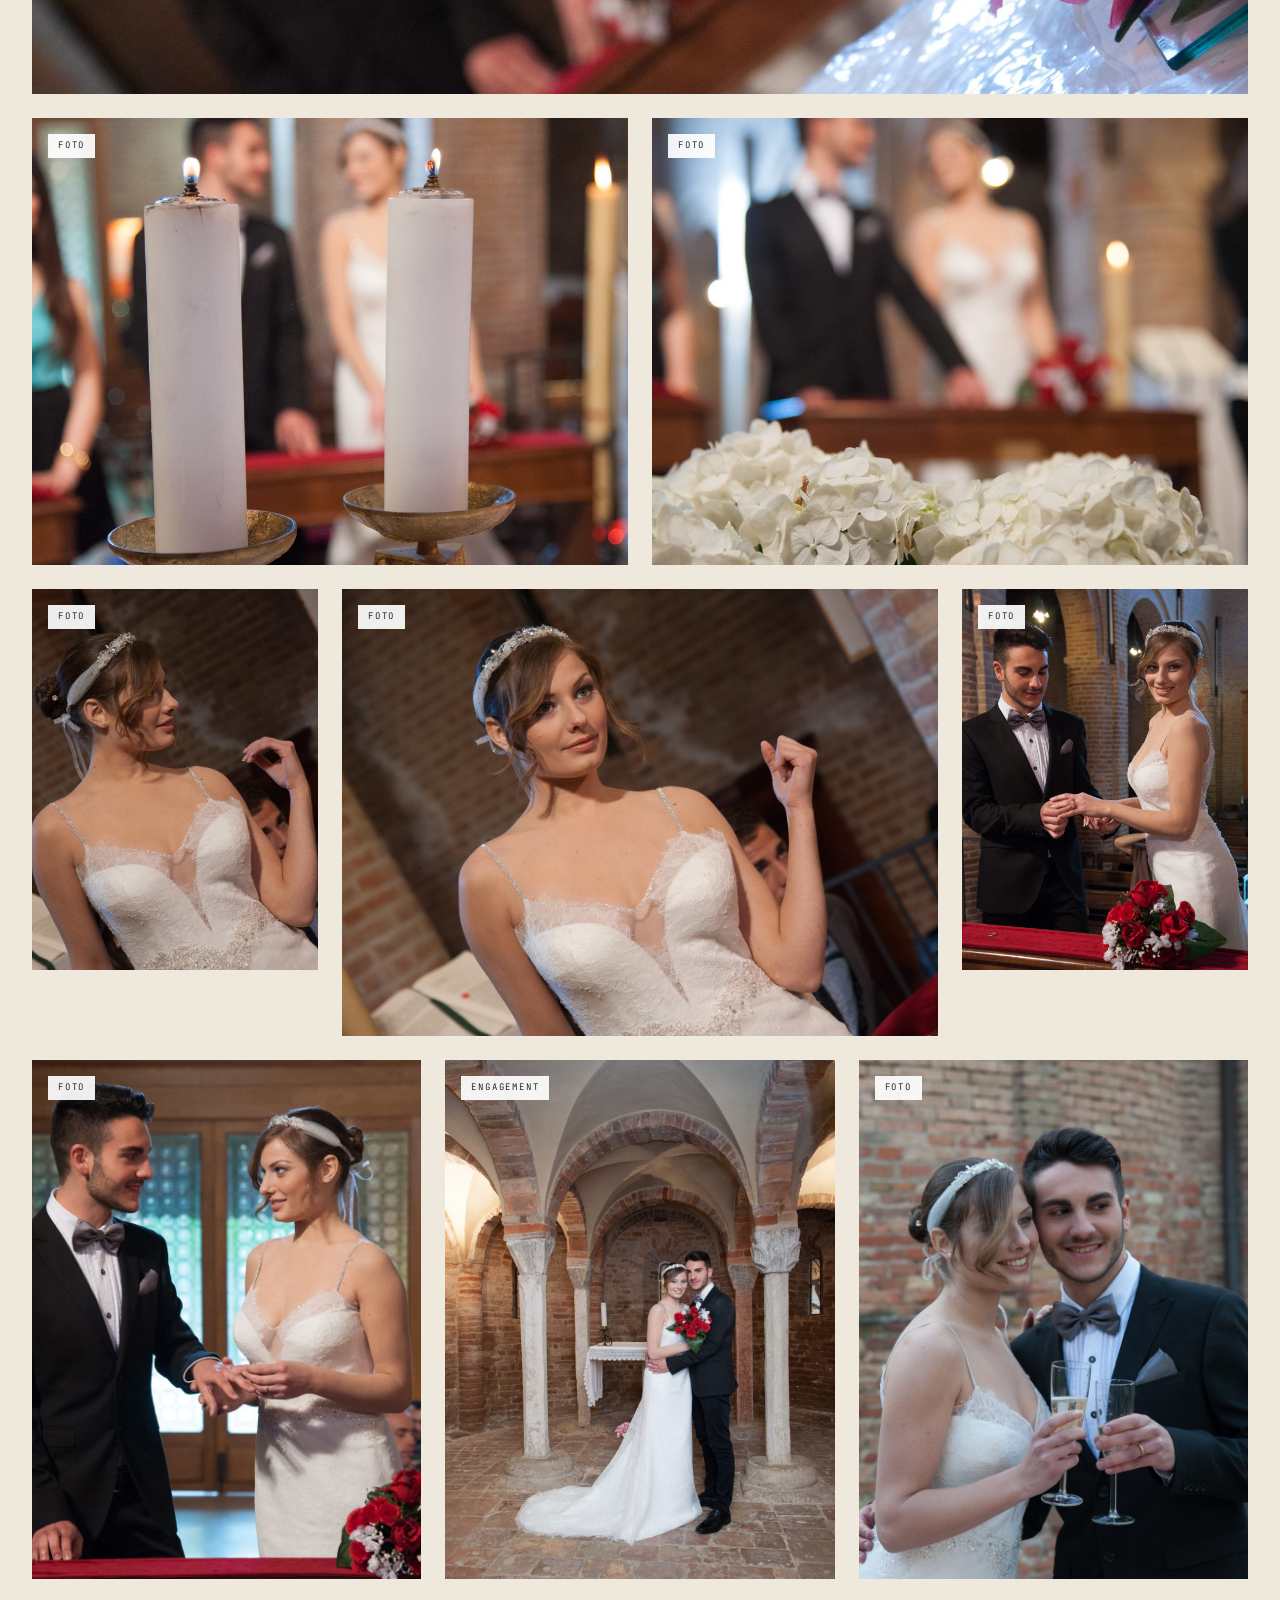
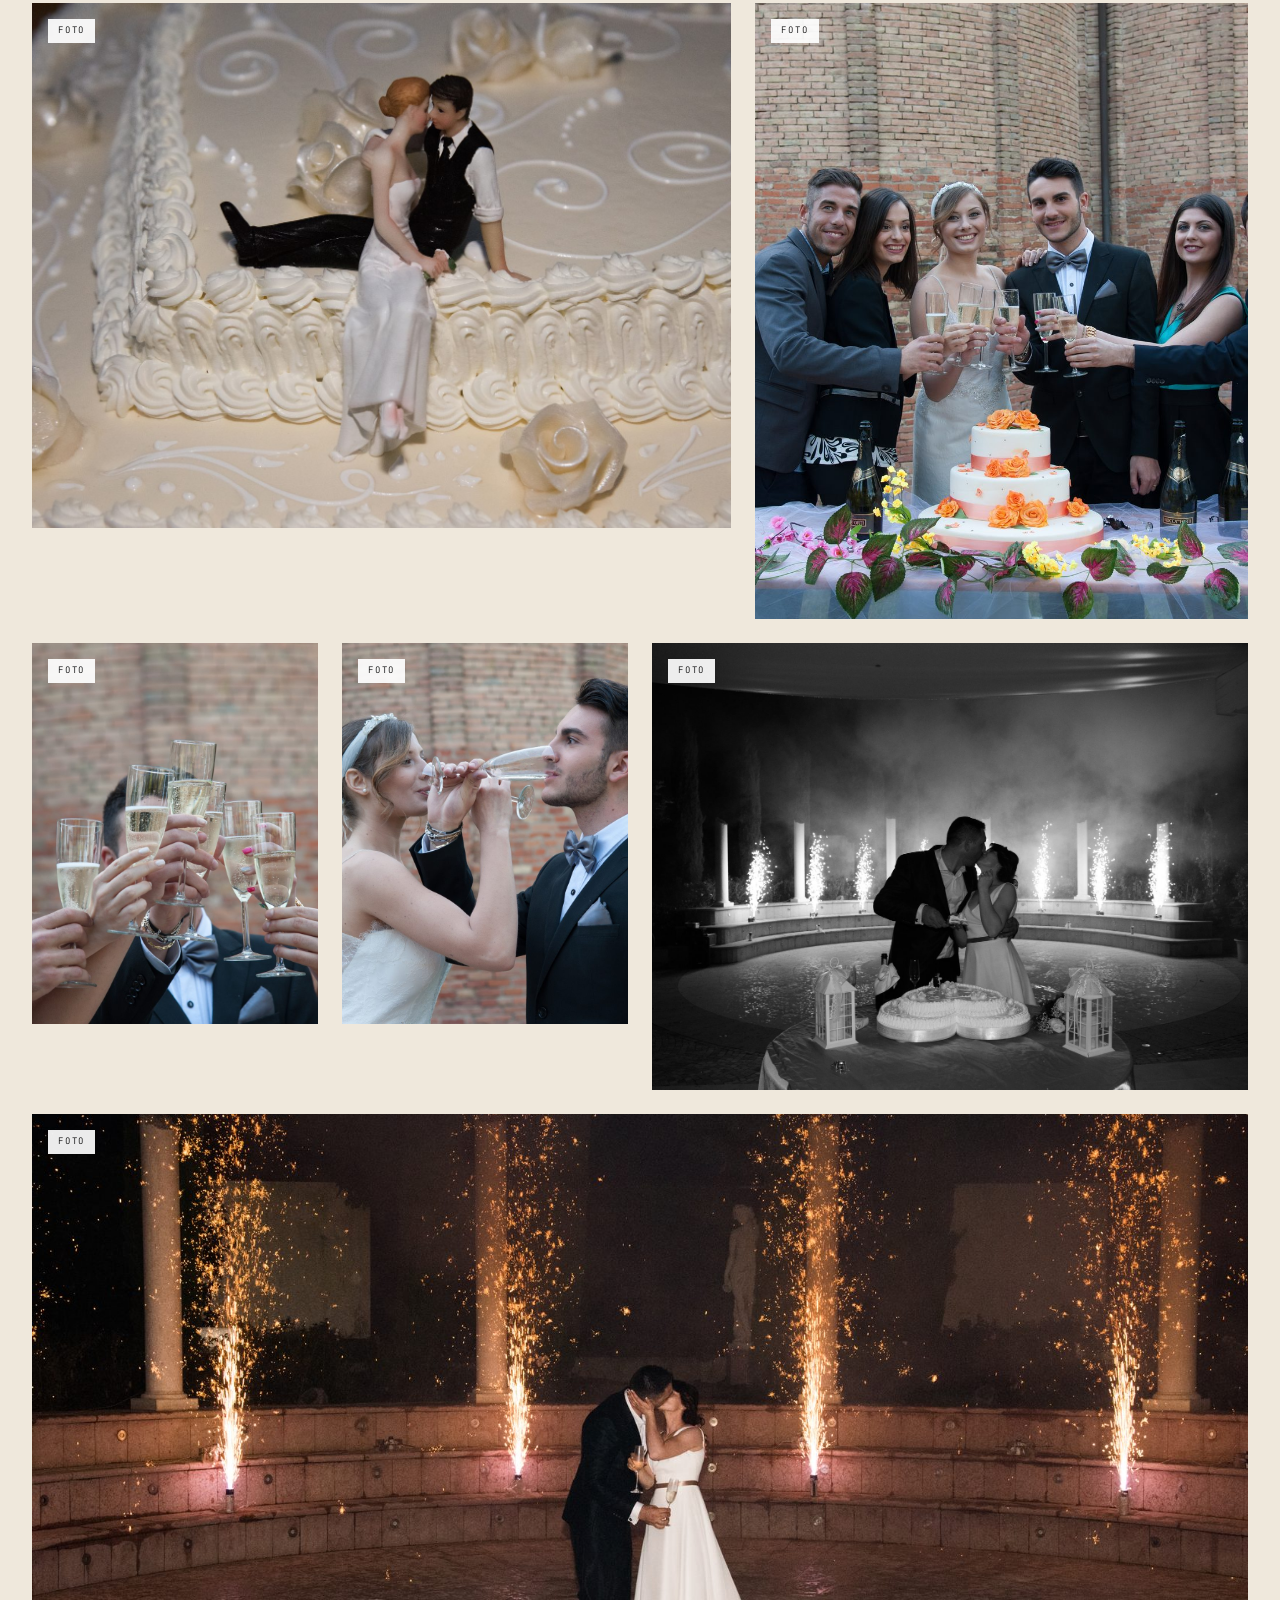
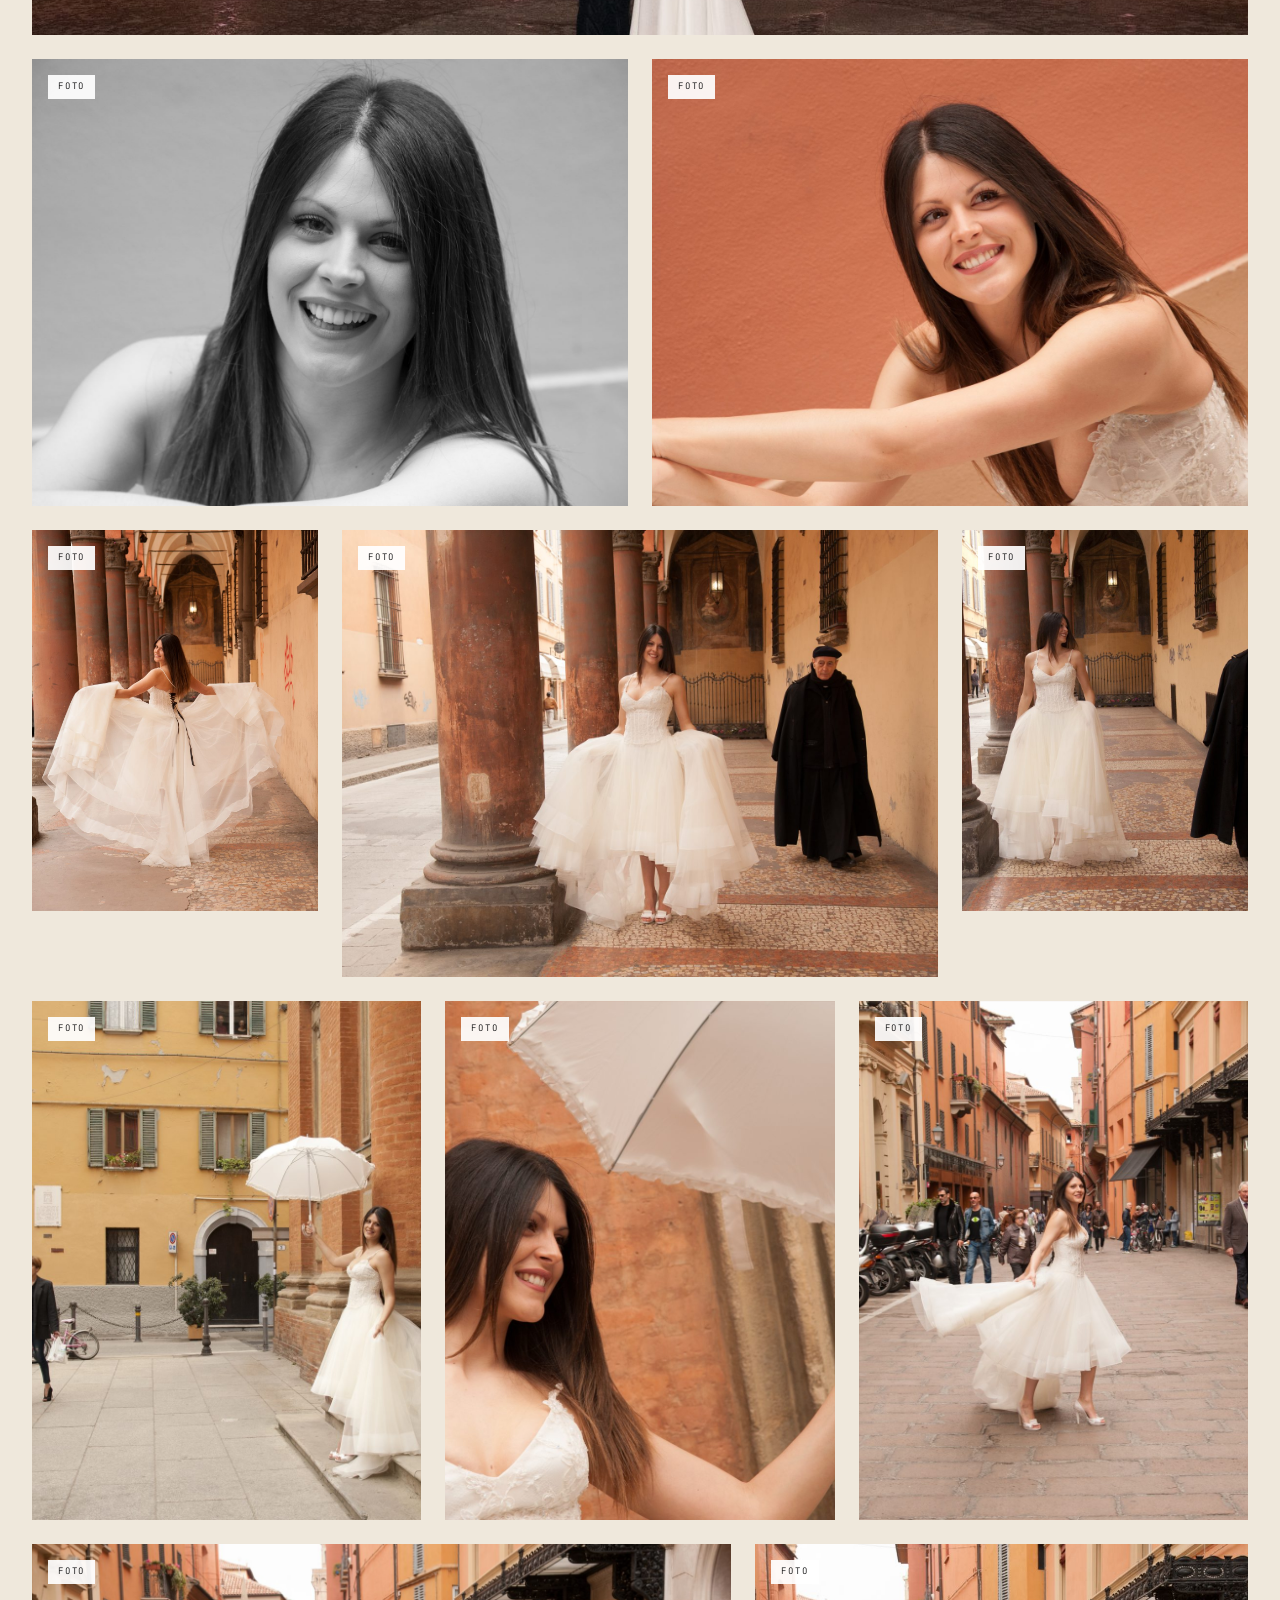
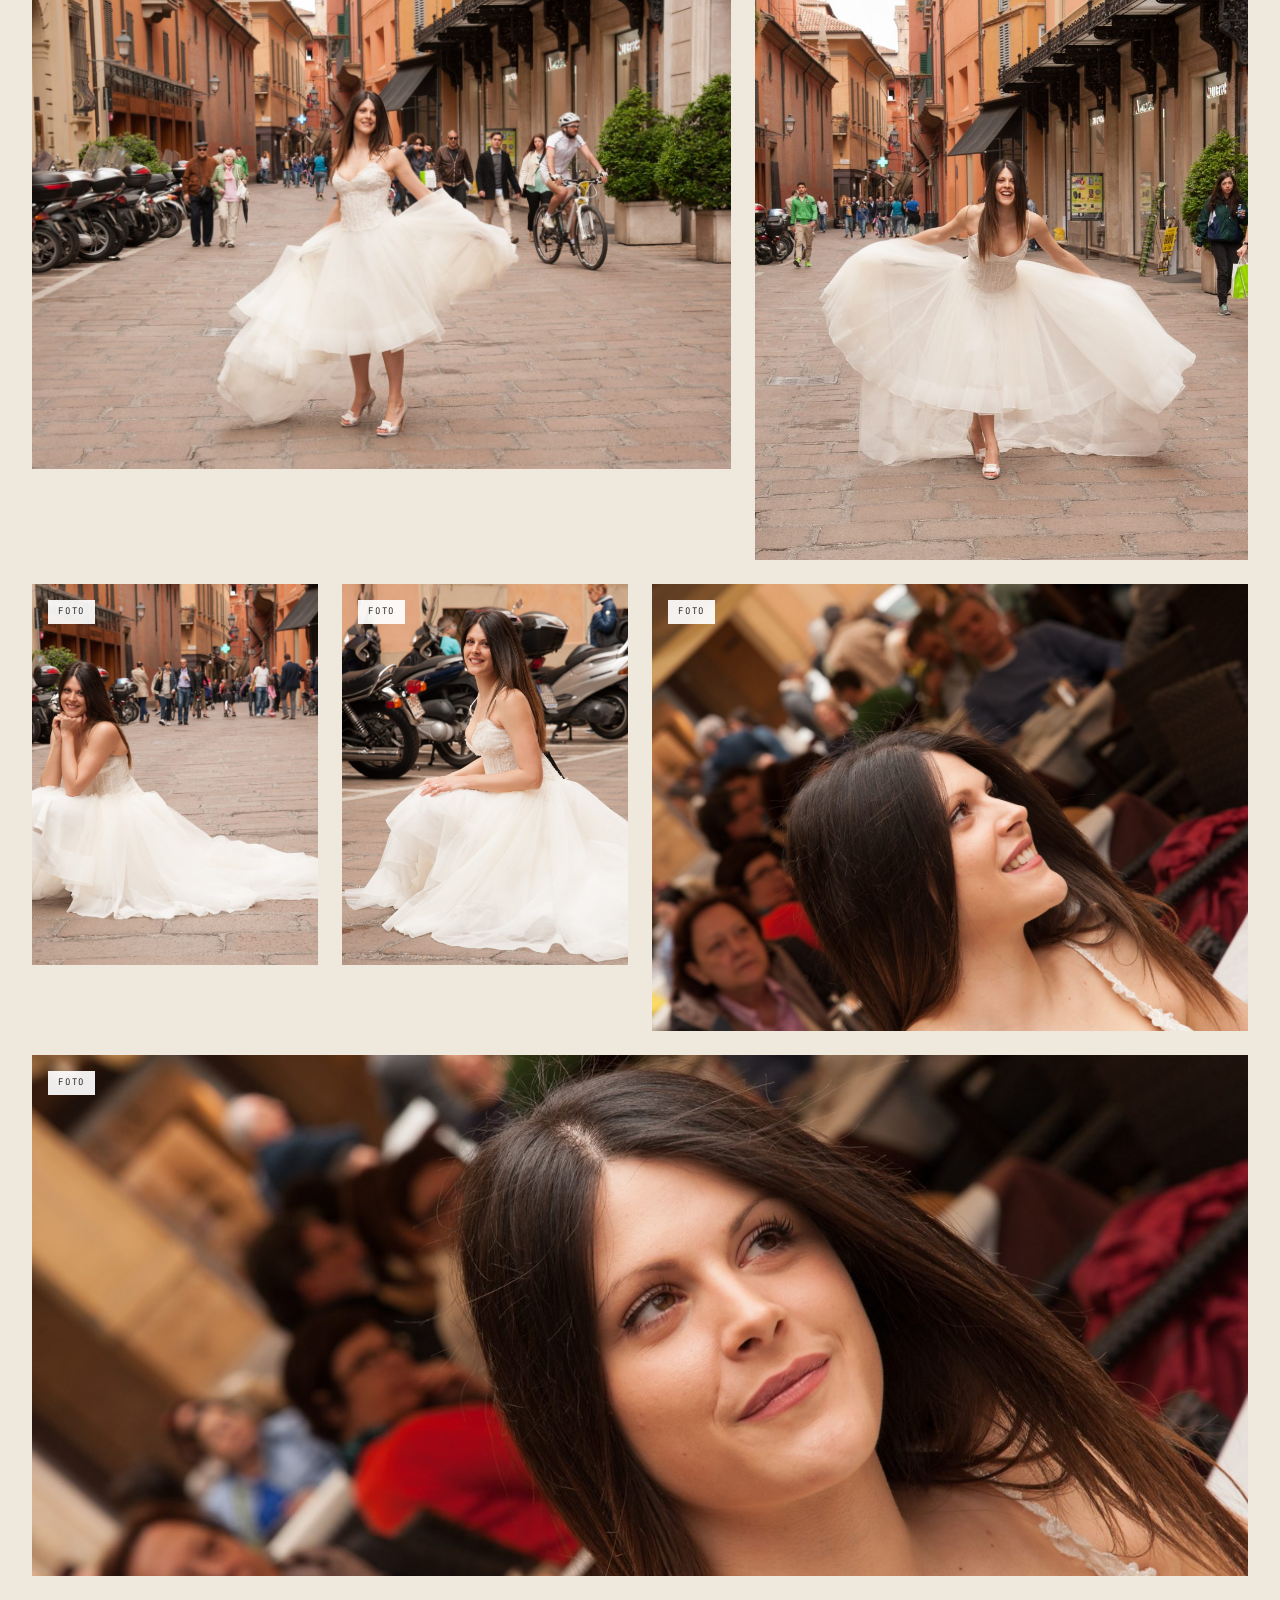
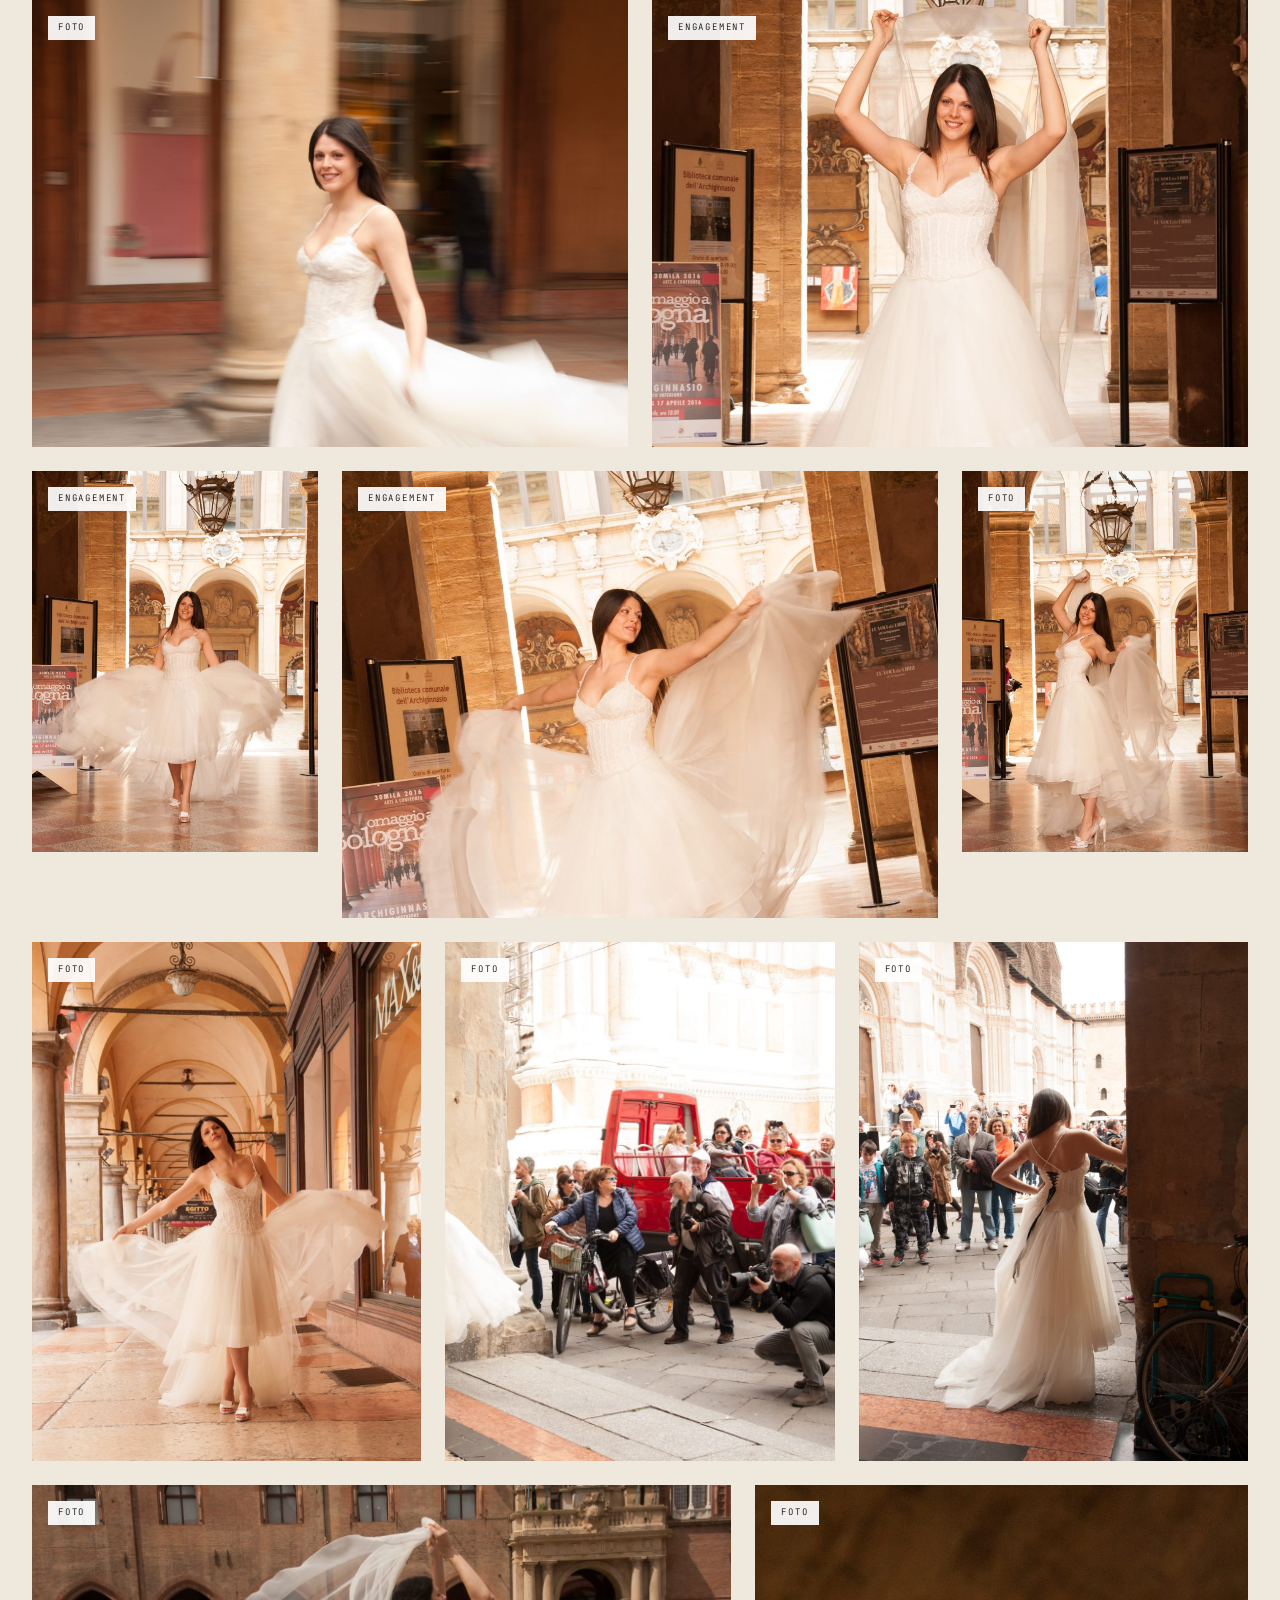
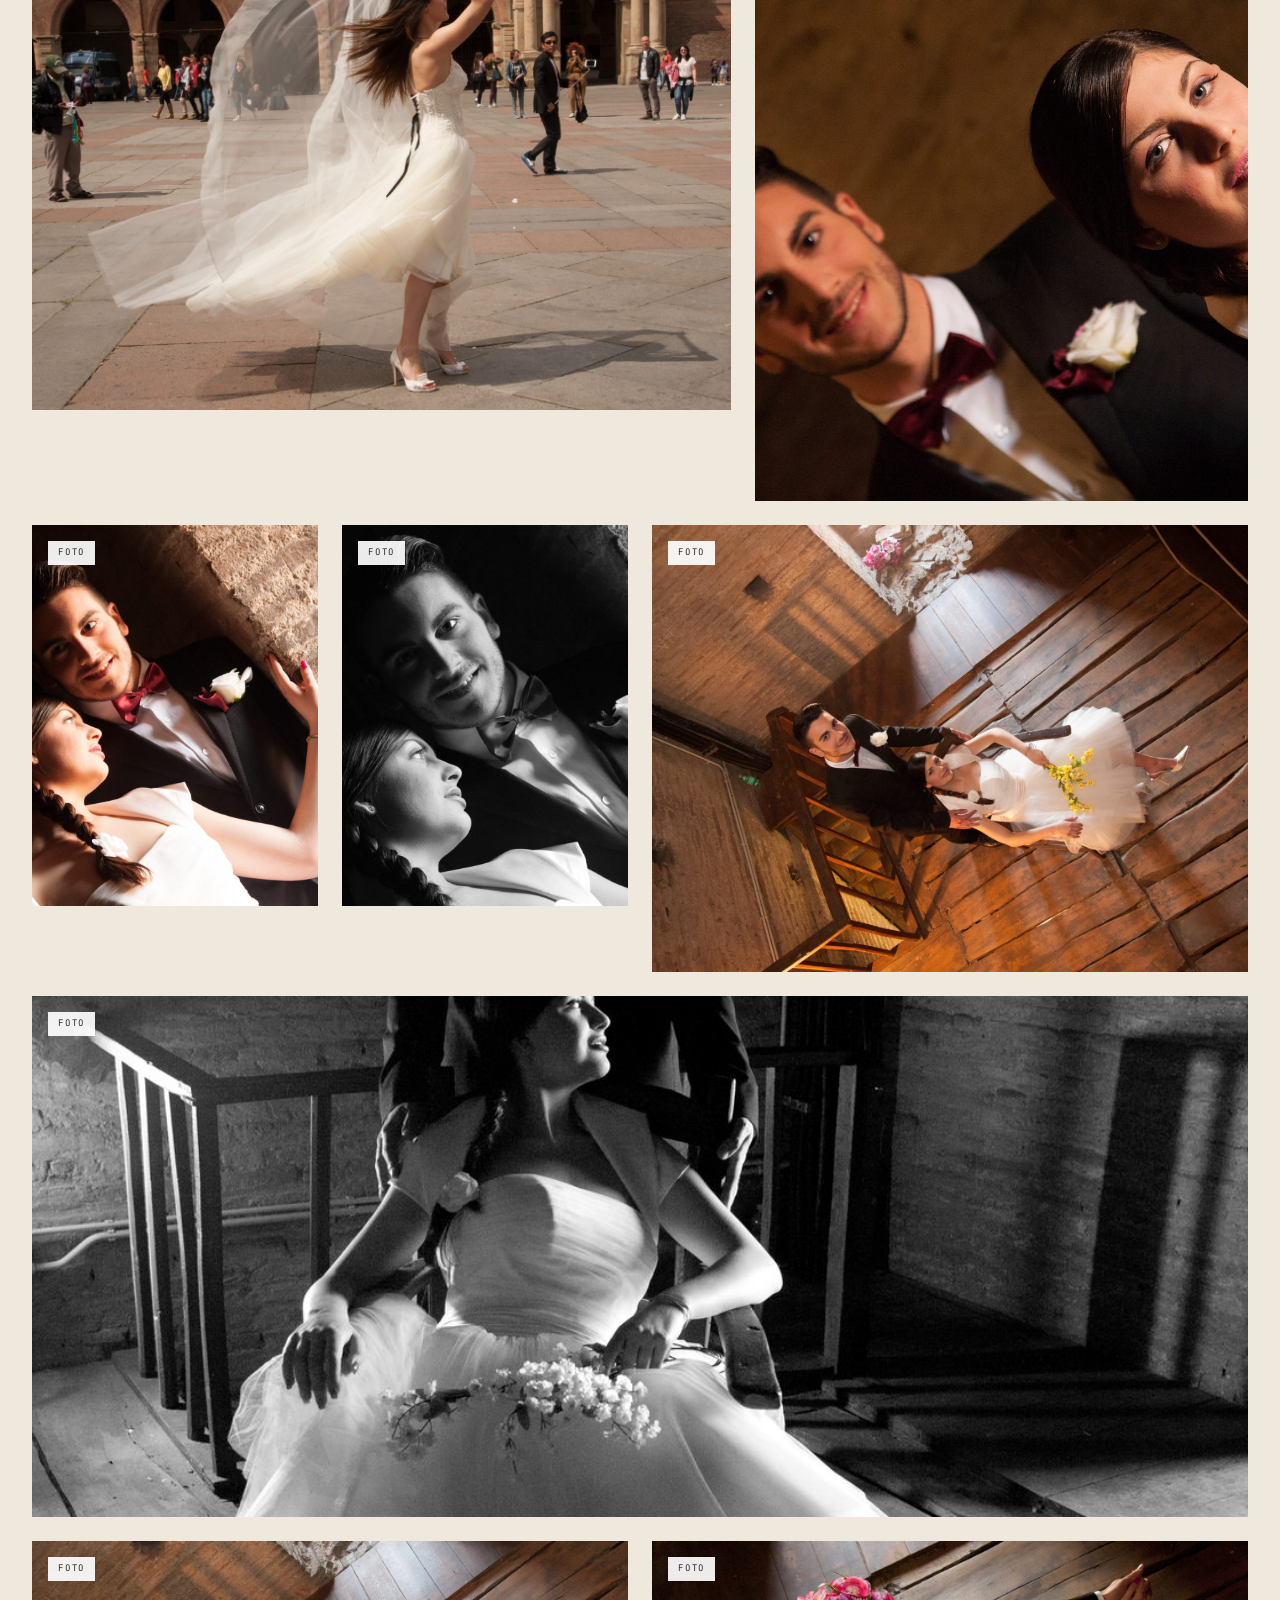
==== commit 0c5d549b: "Populate portfolio.html with all 88 upload elements dynamically, and update filter counts" ====
--- a/portfolio.html
+++ b/portfolio.html
@@ -3,8 +3,8 @@
 <head>
 <meta charset="utf-8"/>
 <meta name="viewport" content="width=device-width, initial-scale=1.0"/>
-<title>Portfolio — MWL Milano Wedding Light</title>
-<meta name="description" content="Sfoglia la galleria estesa dei lavori realizzati da MWL. Fotografie e film matrimoniali spontanei, raffinati e senza tempo."/>
+<title>Portfolio Completo — MWL Milano Wedding Light</title>
+<meta name="description" content="Sfoglia la galleria estesa con tutti i lavori realizzati da MWL. Reportage di matrimonio e film spontanei e senza tempo."/>
 <link rel="preconnect" href="https://fonts.googleapis.com"/>
 <link rel="preconnect" href="https://fonts.gstatic.com" crossorigin/>
 <link href="https://fonts.googleapis.com/css2?family=Cormorant+Garamond:ital,wght@0,300;0,400;0,500;1,300;1,400&family=Italianno&family=Jost:wght@300;400;500;600&family=JetBrains+Mono:wght@300;400&display=swap" rel="stylesheet"/>
@@ -66,7 +66,7 @@
       Tutti i nostri <em>lavori</em>
     </h1>
     <p style="font-family: 'Jost', sans-serif; font-size: 14px; color: var(--stone); max-width: 540px; margin: 0 auto; line-height: 1.8;">
-      Uno sguardo approfondito sul nostro archivio visivo. Ogni scatto e ogni sequenza cinematografica racchiudono la luce naturale, le emozioni spontanee e i dettagli preziosi del vostro giorno più bello.
+      Benvenuti nel nostro archivio completo. Qui sono raccolti tutti gli scatti e le riprese dello studio: ogni immagine racconta una luce unica e un'emozione catturata nel tempo.
     </p>
   </div>
 </header>
@@ -76,81 +76,16 @@
   <div class="container">
     <div class="filter-bar reveal in">
       <div class="filters" id="filters">
-        <button class="active" data-filter="all">Tutti <span class="count">11</span></button>
-        <button data-filter="foto">Foto <span class="count">10</span></button>
-        <button data-filter="video">Video <span class="count">01</span></button>
-        <button data-filter="wedding">Wedding <span class="count">08</span></button>
-        <button data-filter="engagement">Engagement <span class="count">03</span></button>
+        <button class="active" data-filter="all">Tutti <span class="count" id="count-all">00</span></button>
+        <button data-filter="foto">Foto <span class="count" id="count-foto">00</span></button>
+        <button data-filter="video">Video <span class="count" id="count-video">00</span></button>
+        <button data-filter="wedding">Wedding <span class="count" id="count-wedding">00</span></button>
+        <button data-filter="engagement">Engagement <span class="count" id="count-engagement">00</span></button>
       </div>
     </div>
 
     <div class="grid reveal in" id="grid">
-      <!-- 01 Sofia & Lorenzo -->
-      <article class="card s-7" data-tags="foto wedding" data-couple="Sofia &amp; Lorenzo" data-loc="Villa d'Este · Lago di Como" data-year="2026">
-        <div class="ph" style="background-image: url('uploads/UGA_0116.jpg');"></div>
-        <span class="badge">Foto</span>
-        <div class="veil"></div>
-      </article>
-      <!-- 02 Bianca & Tommaso -->
-      <article class="card s-5 video" data-tags="video wedding" data-video="uploads/01 Sposi_audio.mov" data-couple="Bianca &amp; Tommaso" data-loc="Villa Erba · Cernobbio" data-year="2025">
-        <div class="ph" style="background-image: url('uploads/D_1173.jpg');"></div>
-        <span class="badge video">Film 04:32</span>
-        <div class="veil"></div>
-      </article>
-      <!-- 03 Marta & Edoardo -->
-      <article class="card s-4" data-tags="foto engagement" data-couple="Marta &amp; Edoardo" data-loc="Galleria · Milano" data-year="2026">
-        <div class="ph" style="background-image: url('uploads/UGA_0194.jpg');"></div>
-        <span class="badge">Engagement</span>
-        <div class="veil"></div>
-      </article>
-      <!-- 04 Camilla & Niccolò -->
-      <article class="card s-4" data-tags="foto wedding" data-couple="Camilla &amp; Niccolò" data-loc="Borgo Egnazia · Puglia" data-year="2025">
-        <div class="ph" style="background-image: url('uploads/UGA_0178.jpg');"></div>
-        <span class="badge">Foto</span>
-        <div class="veil"></div>
-      </article>
-      <!-- 05 Elena & Riccardo -->
-      <article class="card s-4" data-tags="foto wedding" data-couple="Elena &amp; Riccardo" data-loc="Castello di Vincigliata · Firenze" data-year="2025">
-        <div class="ph" style="background-image: url('uploads/UGA_0056.jpg');"></div>
-        <span class="badge">Foto</span>
-        <div class="veil"></div>
-      </article>
-      <!-- 06 Greta & Filippo -->
-      <article class="card s-12" data-tags="foto wedding" data-couple="Greta &amp; Filippo" data-loc="Costiera Amalfitana · Ravello" data-year="2024">
-        <div class="ph" style="background-image: url('uploads/UGA_0259.jpg');"></div>
-        <span class="badge">Foto</span>
-        <div class="veil"></div>
-      </article>
-      <!-- 07 Alice & Matteo -->
-      <article class="card s-3" data-tags="foto engagement" data-couple="Alice &amp; Matteo" data-loc="Brera · Milano" data-year="2026">
-        <div class="ph" style="background-image: url('uploads/UGA_0621.jpg');"></div>
-        <span class="badge">Engagement</span>
-        <div class="veil"></div>
-      </article>
-      <!-- 08 Chiara & Davide -->
-      <article class="card s-3" data-tags="foto wedding" data-couple="Chiara &amp; Davide" data-loc="Villa Balbianello · Lenno" data-year="2025">
-        <div class="ph" style="background-image: url('uploads/UGA_0731.jpg');"></div>
-        <span class="badge">Foto</span>
-        <div class="veil"></div>
-      </article>
-      <!-- 09 Vittoria & Andrea -->
-      <article class="card s-6" data-tags="foto engagement" data-couple="Vittoria &amp; Andrea" data-loc="Madonna di Campiglio" data-year="2025">
-        <div class="ph" style="background-image: url('uploads/UGA_0073.jpg');"></div>
-        <span class="badge">Engagement</span>
-        <div class="veil"></div>
-      </article>
-      <!-- 10 Beatrice & Luca -->
-      <article class="card s-3" data-tags="foto wedding" data-couple="Beatrice &amp; Luca" data-loc="Castello Odescalchi · Bracciano" data-year="2024">
-        <div class="ph" style="background-image: url('uploads/UGA_0305.jpg');"></div>
-        <span class="badge">Foto</span>
-        <div class="veil"></div>
-      </article>
-      <!-- 11 Aurora & Stefano -->
-      <article class="card s-3" data-tags="foto wedding" data-couple="Aurora &amp; Stefano" data-loc="Villa Necchi Campiglio · Milano" data-year="2026">
-        <div class="ph" style="background-image: url('uploads/UGA_0688.jpg');"></div>
-        <span class="badge">Foto</span>
-        <div class="veil"></div>
-      </article>
+      <!-- Generated dynamically by script below -->
     </div>
   </div>
 </section>
@@ -240,6 +175,180 @@
 <!-- Grain overlay -->
 <div class="grain" id="grain"></div>
 
+<!-- Dynamically populate items before loading main.js -->
+<script>
+(function() {
+  const filenames = [
+    "01 Sposi_audio.mov",
+    "20260407_172307.jpg",
+    "COLLAGE 1.jpg",
+    "COLLAGE 2.jpg",
+    "C_0895.jpg",
+    "C_0934.jpg",
+    "D_1034.jpg",
+    "D_1173.jpg",
+    "D_1245.jpg",
+    "D_1267.jpg",
+    "D_1298.jpg",
+    "MA_0175.jpg",
+    "MA_0220.jpg",
+    "UGA_0050.jpg",
+    "UGA_0054.jpg",
+    "UGA_0056.jpg",
+    "UGA_0073.jpg",
+    "UGA_0074.jpg",
+    "UGA_0101.jpg",
+    "UGA_0116.jpg",
+    "UGA_0120.jpg",
+    "UGA_0122.jpg",
+    "UGA_0138.jpg",
+    "UGA_0141.jpg",
+    "UGA_0145.jpg",
+    "UGA_0156.jpg",
+    "UGA_0157.jpg",
+    "UGA_0169.jpg",
+    "UGA_0178.jpg",
+    "UGA_0194.jpg",
+    "UGA_0211.jpg",
+    "UGA_0212.jpg",
+    "UGA_0216.jpg",
+    "UGA_0220.jpg",
+    "UGA_0226.jpg",
+    "UGA_0237.jpg",
+    "UGA_0259.jpg",
+    "UGA_0300.jpg",
+    "UGA_0305.jpg",
+    "UGA_0375.jpg",
+    "UGA_0400.jpg",
+    "UGA_0401-2.jpg",
+    "UGA_0450.jpg",
+    "UGA_0462.jpg",
+    "UGA_0475.jpg",
+    "UGA_0487.jpg",
+    "UGA_0490.jpg",
+    "UGA_0494.jpg",
+    "UGA_0497.jpg",
+    "UGA_0514.jpg",
+    "UGA_0516.jpg",
+    "UGA_0527.jpg",
+    "UGA_0621.jpg",
+    "UGA_0623.jpg",
+    "UGA_0629.jpg",
+    "UGA_0631.jpg",
+    "UGA_0647.jpg",
+    "UGA_0688.jpg",
+    "UGA_0694.jpg",
+    "UGA_0711-2.jpg",
+    "UGA_0731.jpg",
+    "UGA_0746.jpg",
+    "UGA_0747.jpg",
+    "UGA_0777.jpg",
+    "UGA_0780.jpg",
+    "UGA_0786.jpg",
+    "UGA_0803.jpg",
+    "UGA_0813.jpg",
+    "UGA_0815.jpg",
+    "UGA_0818.jpg",
+    "UGA_0819.jpg",
+    "UGA_0841.jpg",
+    "UGA_0847.jpg",
+    "UGA_0848-2.jpg",
+    "UGA_0848.jpg",
+    "UGA_0852-2.jpg",
+    "UGA_0860.jpg",
+    "UGA_0864.jpg",
+    "UGA_0873.jpg",
+    "UGA_0885.jpg",
+    "UGA_0886.jpg",
+    "UGA_0895.jpg",
+    "UGA_0908.jpg",
+    "UGA_0916.jpg",
+    "UGA_8476.jpg",
+    "UGA_8517.jpg",
+    "UGA_8520.jpg",
+    "UGA_8588.jpg"
+  ];
+
+  const gridContainer = document.getElementById('grid');
+  if (!gridContainer) return;
+
+  const items = filenames.map((file, index) => {
+    const isVideo = file.toLowerCase().endsWith('.mov') || file.toLowerCase().endsWith('.mp4') || file.toLowerCase().endsWith('.webm');
+    const type = isVideo ? 'video' : 'foto';
+    
+    // Categorize as engagement if filename matches typical engagement numbers, else wedding
+    let category = 'wedding';
+    const engPatterns = ["UGA_0073", "UGA_0074", "UGA_0194", "UGA_0621", "UGA_0623", "UGA_0629", "UGA_0813", "UGA_0815", "UGA_0818", "UGA_0819"];
+    if (engPatterns.some(p => file.includes(p))) {
+      category = 'engagement';
+    }
+    
+    // Cycle sizes cleanly to make beautiful rows of 12 columns
+    const pattern = [
+      "s-4", "s-4", "s-4", // 12
+      "s-7", "s-5",        // 12
+      "s-3", "s-3", "s-6", // 12
+      "s-12",              // 12
+      "s-6", "s-6",        // 12
+      "s-3", "s-6", "s-3"  // 12
+    ];
+    const size = isVideo ? 's-5' : pattern[index % pattern.length];
+    
+    let badge = 'Foto';
+    if (isVideo) {
+      badge = 'Film 04:32';
+    } else if (category === 'engagement') {
+      badge = 'Engagement';
+    }
+    
+    // Safe image background (video can't be loaded as CSS background)
+    let bgUrl = 'uploads/' + file;
+    if (isVideo) {
+      bgUrl = 'uploads/D_1173.jpg'; // static placeholder thumbnail for video
+    }
+    
+    return {
+      url: 'uploads/' + file,
+      bgUrl: bgUrl,
+      tags: `${type} ${category}`,
+      size: size,
+      badge: badge,
+      isVideo: isVideo
+    };
+  });
+
+  // Render cards
+  items.forEach(item => {
+    const article = document.createElement('article');
+    article.className = `card ${item.size} ${item.isVideo ? 'video' : ''}`;
+    article.setAttribute('data-tags', item.tags);
+    if (item.isVideo) {
+      article.setAttribute('data-video', item.url);
+    }
+    
+    article.innerHTML = `
+      <div class="ph" style="background-image: url('${item.bgUrl}');"></div>
+      <span class="badge ${item.isVideo ? 'video' : ''}">${item.badge}</span>
+      <div class="veil"></div>
+    `;
+    gridContainer.appendChild(article);
+  });
+
+  // Calculate & update filter counts
+  const countAll = items.length;
+  const countFoto = items.filter(i => !i.isVideo).length;
+  const countVideo = items.filter(i => i.isVideo).length;
+  const countWedding = items.filter(i => i.tags.includes('wedding')).length;
+  const countEngagement = items.filter(i => i.tags.includes('engagement')).length;
+
+  document.getElementById('count-all').textContent = String(countAll).padStart(2, '0');
+  document.getElementById('count-foto').textContent = String(countFoto).padStart(2, '0');
+  document.getElementById('count-video').textContent = String(countVideo).padStart(2, '0');
+  document.getElementById('count-wedding').textContent = String(countWedding).padStart(2, '0');
+  document.getElementById('count-engagement').textContent = String(countEngagement).padStart(2, '0');
+})();
+</script>
+
 <!-- Main interactions -->
 <script src="main.js"></script>
 
